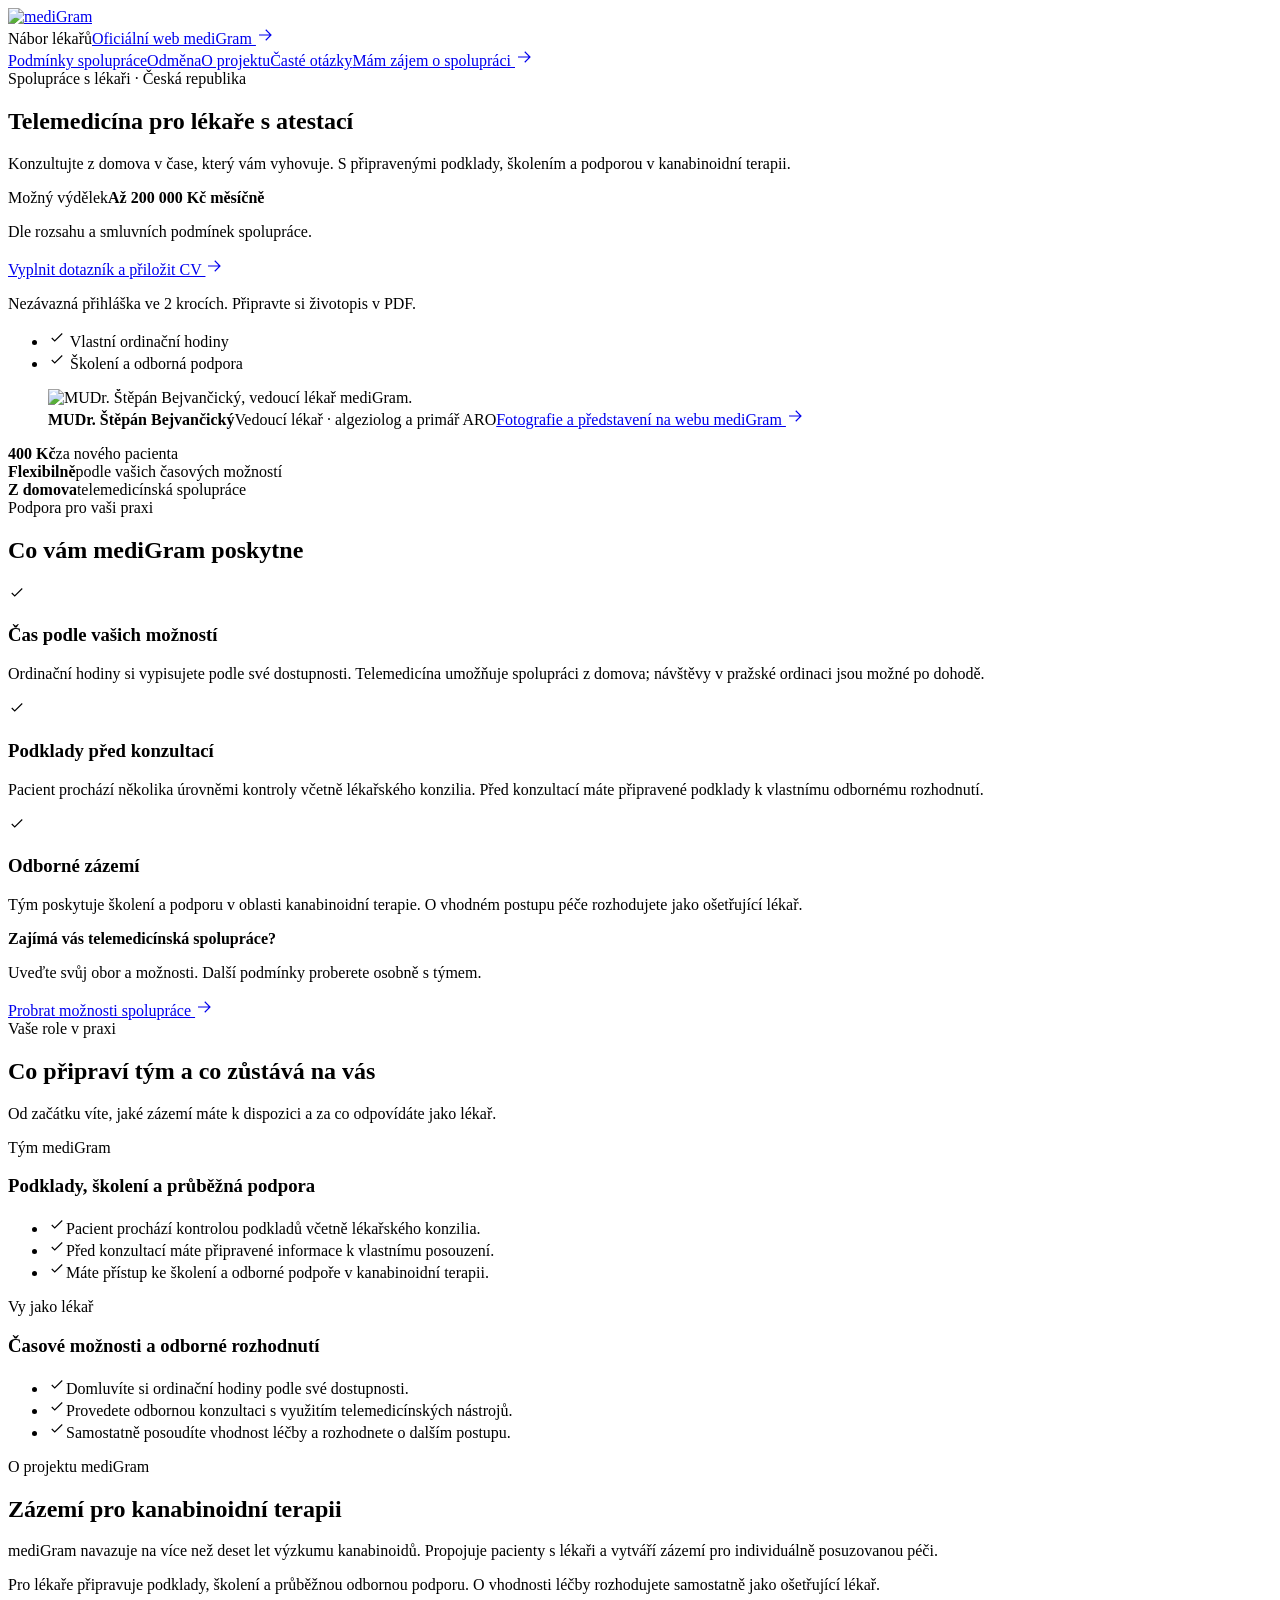
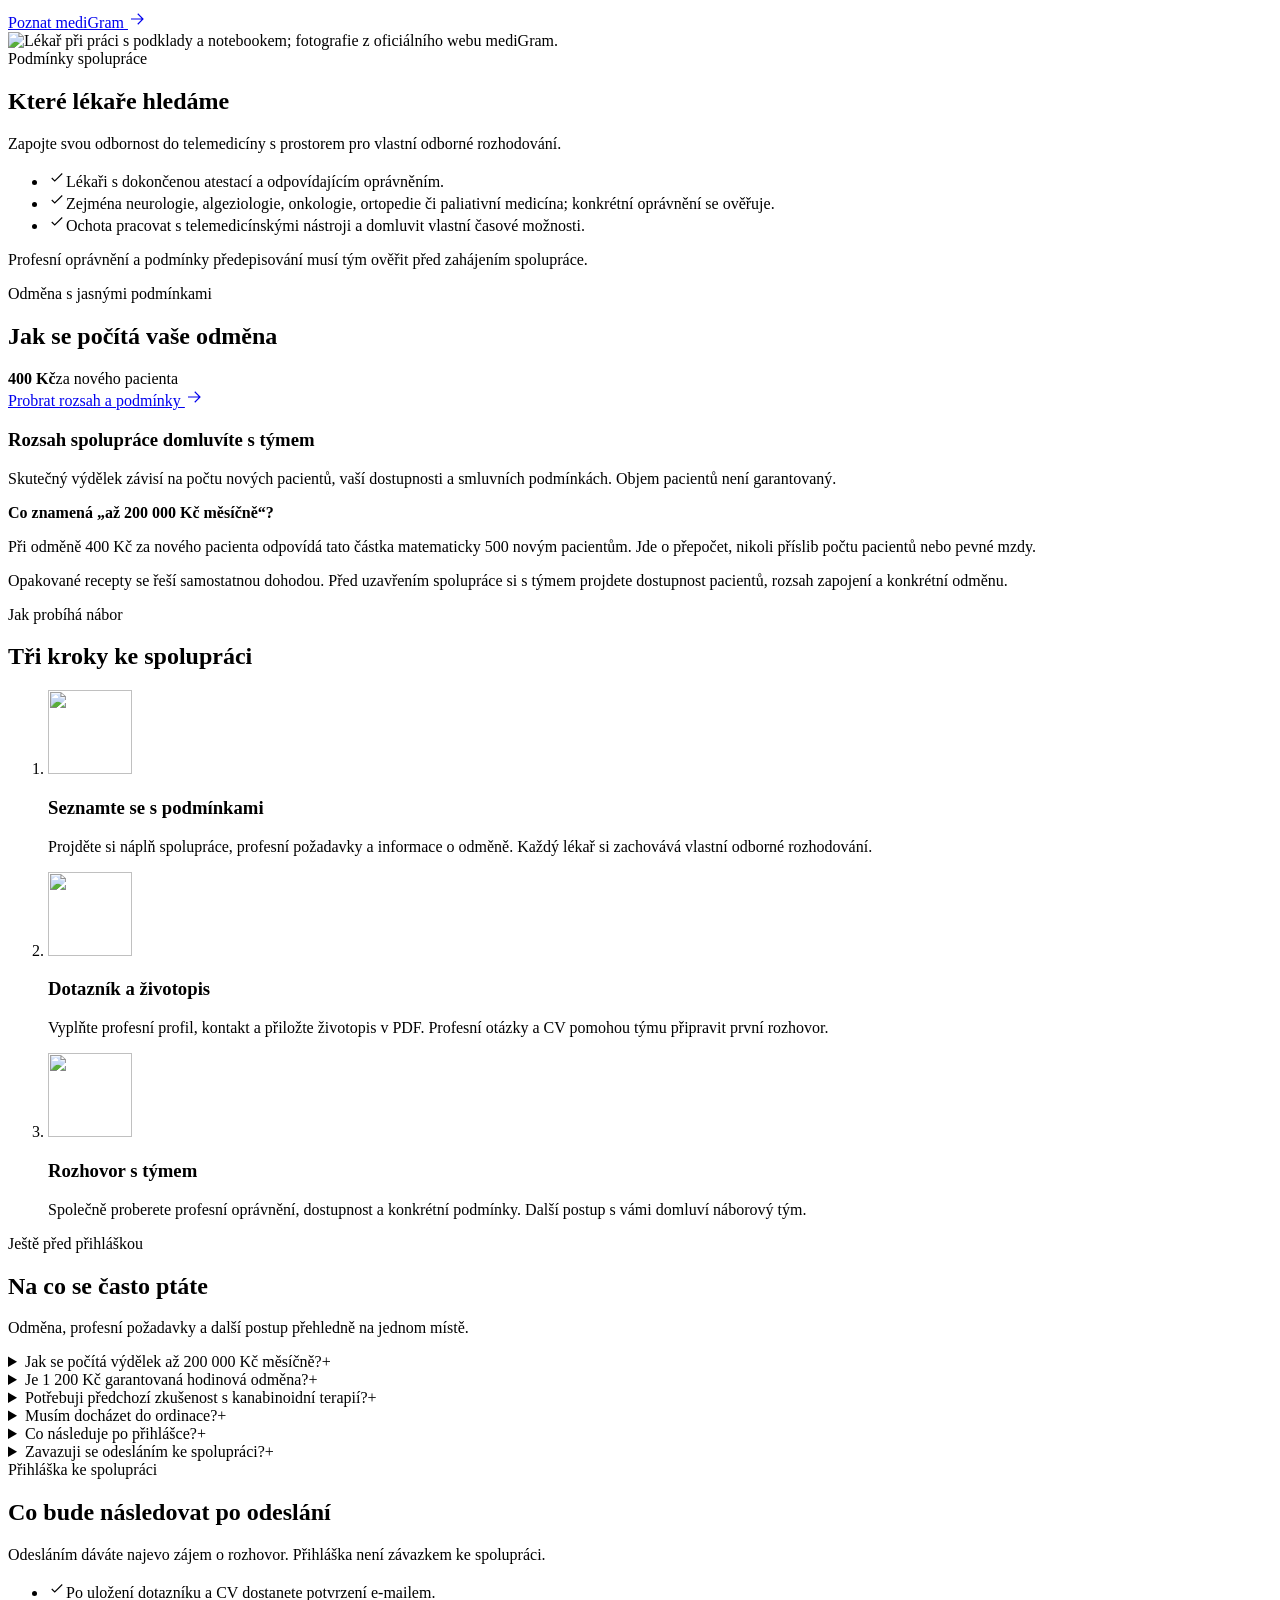
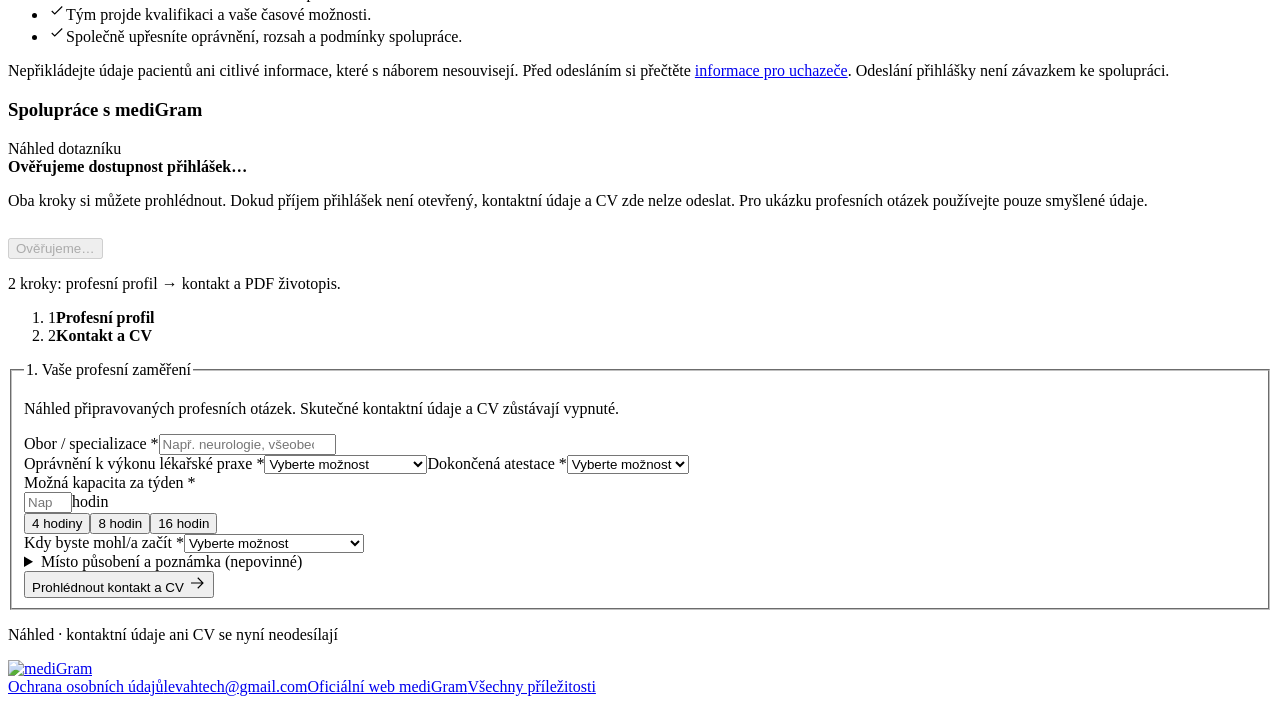
==== medigram/index.html @ ea85641b "Measure completed recruitment applications after optional consent" ====
<!doctype html>
<html lang="cs">
  <head>
    <meta charset="UTF-8" />
    <meta name="viewport" content="width=device-width, initial-scale=1.0" />
    <meta name="robots" content="noindex,nofollow" />
    <meta name="description" content="Spolupráce s mediGram pro lékaře s atestací: telemedicína, připravené podklady a odborné zázemí. Profesní dotazník a životopis v PDF." />
    <title>mediGram — nábor lékařů</title>
    <link rel="canonical" href="https://majkpowa.github.io/medigram-slab-nabor/medigram/" />
<meta property="og:type" content="website" />
<meta property="og:locale" content="cs_CZ" />
<meta property="og:site_name" content="mediGram &amp; S-LAB — nábor lékařů" />
<meta property="og:title" content="mediGram — nábor lékařů" />
<meta property="og:description" content="Spolupráce s mediGram pro lékaře s atestací: telemedicína, připravené podklady a odborné zázemí. Profesní dotazník a životopis v PDF." />
<meta property="og:url" content="https://majkpowa.github.io/medigram-slab-nabor/medigram/" />
<meta property="og:image" content="https://majkpowa.github.io/medigram-slab-nabor/real-photos/medigram/medigram_nase_mise.jpg" />
<meta name="twitter:card" content="summary_large_image" />
    <script type="module" crossorigin src="/medigram-slab-nabor/assets/index-DJqhwFdW.js"></script>
    <link rel="stylesheet" crossorigin href="/medigram-slab-nabor/assets/index-B17pi_fS.css">
  </head>
  <body>
    <div id="root"><link rel="preload" as="image" href="/medigram-slab-nabor/real-photos/medigram/logo.png"/><link rel="preload" as="image" href="/medigram-slab-nabor/real-photos/medigram/stepan-bejvancicky.png" fetchPriority="high"/><div class="ambient-background" data-paused="false" aria-hidden="true"><div class="ambient-orb ambient-cyan"></div><div class="ambient-orb ambient-violet"></div><div class="ambient-orb ambient-fuchsia"></div><div class="ambient-shade"></div></div><div class="app-content"><div class="site landing-site theme-medigram mg-official"><header class="mg-header"><div class="mg-wrap mg-header-inner"><a class="mg-brand" href="/medigram-slab-nabor/" aria-label="mediGram — nábor lékařů, úvod"><img src="/medigram-slab-nabor/real-photos/medigram/logo.png" width="208" height="33" alt="mediGram"/></a><div class="mg-header-meta"><span>Nábor lékařů</span><a href="https://medigram.cz/" target="_blank" rel="noreferrer">Oficiální web mediGram <svg viewBox="0 0 24 24" width="18" height="18" fill="none" stroke="currentColor" stroke-width="1.5" aria-hidden="true"><path d="M4 12h15M13 5l7 7-7 7"></path></svg></a></div></div><nav class="mg-nav" aria-label="Navigace náboru mediGram"><div class="mg-wrap mg-nav-inner"><a href="#podminky">Podmínky spolupráce</a><a href="#odmena">Odměna</a><a href="#o-projektu">O projektu</a><a href="#otazky">Časté otázky</a><a class="mg-button" href="#prihlaska">Mám zájem o spolupráci <svg viewBox="0 0 24 24" width="18" height="18" fill="none" stroke="currentColor" stroke-width="1.5" aria-hidden="true"><path d="M4 12h15M13 5l7 7-7 7"></path></svg></a></div></nav></header><main><section class="mg-wrap mg-hero" aria-labelledby="mg-hero-title"><div class="mg-hero-copy"><span class="mg-kicker">Spolupráce s lékaři · Česká republika</span><h1 id="mg-hero-title">Telemedicína pro lékaře s atestací</h1><p class="mg-lead">Konzultujte z domova v čase, který vám vyhovuje. S připravenými podklady, školením a podporou v kanabinoidní terapii.</p><div class="mg-income"><span>Možný výdělek</span><strong>Až 200 000 Kč měsíčně</strong><p>Dle rozsahu a smluvních podmínek spolupráce.</p></div><a class="mg-button" href="#prihlaska">Vyplnit dotazník a přiložit CV <svg viewBox="0 0 24 24" width="18" height="18" fill="none" stroke="currentColor" stroke-width="1.5" aria-hidden="true"><path d="M4 12h15M13 5l7 7-7 7"></path></svg></a><p class="mg-under-cta">Nezávazná přihláška ve 2 krocích. Připravte si životopis v PDF.</p><ul class="mg-hero-reassurance"><li><svg viewBox="0 0 24 24" width="18" height="18" fill="none" stroke="currentColor" stroke-width="1.5" aria-hidden="true"><path d="m5 12 4 4L19 6"></path></svg> Vlastní ordinační hodiny</li><li><svg viewBox="0 0 24 24" width="18" height="18" fill="none" stroke="currentColor" stroke-width="1.5" aria-hidden="true"><path d="m5 12 4 4L19 6"></path></svg> Školení a odborná podpora</li></ul></div><figure class="mg-doctor"><div class="mg-doctor-photo" style="background-image:url(/medigram-slab-nabor/real-photos/medigram/bgonas.jpg)"><img src="/medigram-slab-nabor/real-photos/medigram/stepan-bejvancicky.png" width="488" height="800" alt="MUDr. Štěpán Bejvančický, vedoucí lékař mediGram." fetchPriority="high"/></div><figcaption><strong>MUDr. Štěpán Bejvančický</strong><span>Vedoucí lékař · algeziolog a primář ARO</span><a href="https://medigram.cz/" target="_blank" rel="noreferrer">Fotografie a představení na webu mediGram <svg viewBox="0 0 24 24" width="18" height="18" fill="none" stroke="currentColor" stroke-width="1.5" aria-hidden="true"><path d="M4 12h15M13 5l7 7-7 7"></path></svg></a></figcaption></figure></section><section class="mg-fact-band" aria-label="Základní podmínky spolupráce"><div class="mg-wrap mg-facts"><div><strong>400 Kč</strong><span>za nového pacienta</span></div><div><strong>Flexibilně</strong><span>podle vašich časových možností</span></div><div><strong>Z domova</strong><span>telemedicínská spolupráce</span></div></div></section><section class="mg-section"><div class="mg-wrap"><div class="mg-section-heading"><span class="mg-kicker">Podpora pro vaši praxi</span><h2>Co vám mediGram poskytne</h2></div><div class="mg-benefits"><article><svg viewBox="0 0 24 24" width="18" height="18" fill="none" stroke="currentColor" stroke-width="1.5" aria-hidden="true"><path d="m5 12 4 4L19 6"></path></svg><h3>Čas podle vašich možností</h3><p>Ordinační hodiny si vypisujete podle své dostupnosti. Telemedicína umožňuje spolupráci z domova; návštěvy v pražské ordinaci jsou možné po dohodě.</p></article><article><svg viewBox="0 0 24 24" width="18" height="18" fill="none" stroke="currentColor" stroke-width="1.5" aria-hidden="true"><path d="m5 12 4 4L19 6"></path></svg><h3>Podklady před konzultací</h3><p>Pacient prochází několika úrovněmi kontroly včetně lékařského konzilia. Před konzultací máte připravené podklady k vlastnímu odbornému rozhodnutí.</p></article><article><svg viewBox="0 0 24 24" width="18" height="18" fill="none" stroke="currentColor" stroke-width="1.5" aria-hidden="true"><path d="m5 12 4 4L19 6"></path></svg><h3>Odborné zázemí</h3><p>Tým poskytuje školení a podporu v oblasti kanabinoidní terapie. O vhodném postupu péče rozhodujete jako ošetřující lékař.</p></article></div><div class="mg-inline-cta"><div><strong>Zajímá vás telemedicínská spolupráce?</strong><p>Uveďte svůj obor a možnosti. Další podmínky proberete osobně s týmem.</p></div><a class="mg-button" href="#prihlaska">Probrat možnosti spolupráce <svg viewBox="0 0 24 24" width="18" height="18" fill="none" stroke="currentColor" stroke-width="1.5" aria-hidden="true"><path d="M4 12h15M13 5l7 7-7 7"></path></svg></a></div></div></section><section class="mg-section mg-workflow"><div class="mg-wrap"><div class="mg-section-heading"><span class="mg-kicker">Vaše role v praxi</span><h2>Co připraví tým a co zůstává na vás</h2><p>Od začátku víte, jaké zázemí máte k dispozici a za co odpovídáte jako lékař.</p></div><div class="mg-work-grid"><article><span class="mg-work-label">Tým mediGram</span><h3>Podklady, školení a průběžná podpora</h3><ul class="mg-checklist"><li><svg viewBox="0 0 24 24" width="18" height="18" fill="none" stroke="currentColor" stroke-width="1.5" aria-hidden="true"><path d="m5 12 4 4L19 6"></path></svg><span>Pacient prochází kontrolou podkladů včetně lékařského konzilia.</span></li><li><svg viewBox="0 0 24 24" width="18" height="18" fill="none" stroke="currentColor" stroke-width="1.5" aria-hidden="true"><path d="m5 12 4 4L19 6"></path></svg><span>Před konzultací máte připravené informace k vlastnímu posouzení.</span></li><li><svg viewBox="0 0 24 24" width="18" height="18" fill="none" stroke="currentColor" stroke-width="1.5" aria-hidden="true"><path d="m5 12 4 4L19 6"></path></svg><span>Máte přístup ke školení a odborné podpoře v kanabinoidní terapii.</span></li></ul></article><article><span class="mg-work-label">Vy jako lékař</span><h3>Časové možnosti a odborné rozhodnutí</h3><ul class="mg-checklist"><li><svg viewBox="0 0 24 24" width="18" height="18" fill="none" stroke="currentColor" stroke-width="1.5" aria-hidden="true"><path d="m5 12 4 4L19 6"></path></svg><span>Domluvíte si ordinační hodiny podle své dostupnosti.</span></li><li><svg viewBox="0 0 24 24" width="18" height="18" fill="none" stroke="currentColor" stroke-width="1.5" aria-hidden="true"><path d="m5 12 4 4L19 6"></path></svg><span>Provedete odbornou konzultaci s využitím telemedicínských nástrojů.</span></li><li><svg viewBox="0 0 24 24" width="18" height="18" fill="none" stroke="currentColor" stroke-width="1.5" aria-hidden="true"><path d="m5 12 4 4L19 6"></path></svg><span>Samostatně posoudíte vhodnost léčby a rozhodnete o dalším postupu.</span></li></ul></article></div></div></section><section class="mg-project" id="o-projektu" style="background-image:url(/medigram-slab-nabor/real-photos/medigram/bgonas.jpg)"><div class="mg-wrap mg-project-inner"><div><span class="mg-kicker">O projektu mediGram</span><h2>Zázemí pro kanabinoidní terapii</h2><p>mediGram navazuje na více než deset let výzkumu kanabinoidů. Propojuje pacienty s lékaři a vytváří zázemí pro individuálně posuzovanou péči.</p><p>Pro lékaře připravuje podklady, školení a průběžnou odbornou podporu. O vhodnosti léčby rozhodujete samostatně jako ošetřující lékař.</p><a class="mg-button" href="https://medigram.cz/" target="_blank" rel="noreferrer">Poznat mediGram <svg viewBox="0 0 24 24" width="18" height="18" fill="none" stroke="currentColor" stroke-width="1.5" aria-hidden="true"><path d="M4 12h15M13 5l7 7-7 7"></path></svg></a></div><img class="mg-project-photo" src="/medigram-slab-nabor/real-photos/medigram/medigram_nase_mise.jpg" width="1500" height="1001" alt="Lékař při práci s podklady a notebookem; fotografie z oficiálního webu mediGram." loading="lazy" decoding="async"/></div></section><section class="mg-section mg-requirements" id="podminky"><div class="mg-wrap mg-requirements-inner"><div class="mg-section-heading"><span class="mg-kicker">Podmínky spolupráce</span><h2>Které lékaře hledáme</h2><p>Zapojte svou odbornost do telemedicíny s prostorem pro vlastní odborné rozhodování.</p></div><div><ul class="mg-checklist"><li><svg viewBox="0 0 24 24" width="18" height="18" fill="none" stroke="currentColor" stroke-width="1.5" aria-hidden="true"><path d="m5 12 4 4L19 6"></path></svg><span>Lékaři s dokončenou atestací a odpovídajícím oprávněním.</span></li><li><svg viewBox="0 0 24 24" width="18" height="18" fill="none" stroke="currentColor" stroke-width="1.5" aria-hidden="true"><path d="m5 12 4 4L19 6"></path></svg><span>Zejména neurologie, algeziologie, onkologie, ortopedie či paliativní medicína; konkrétní oprávnění se ověřuje.</span></li><li><svg viewBox="0 0 24 24" width="18" height="18" fill="none" stroke="currentColor" stroke-width="1.5" aria-hidden="true"><path d="m5 12 4 4L19 6"></path></svg><span>Ochota pracovat s telemedicínskými nástroji a domluvit vlastní časové možnosti.</span></li></ul><p class="mg-note">Profesní oprávnění a podmínky předepisování musí tým ověřit před zahájením spolupráce.</p></div></div></section><section class="mg-section mg-earnings" id="odmena"><div class="mg-wrap mg-earnings-grid"><div><span class="mg-kicker">Odměna s jasnými podmínkami</span><h2>Jak se počítá vaše odměna</h2><div class="mg-rate"><strong>400 Kč</strong><span>za nového pacienta</span></div><a class="mg-button" href="#prihlaska">Probrat rozsah a podmínky <svg viewBox="0 0 24 24" width="18" height="18" fill="none" stroke="currentColor" stroke-width="1.5" aria-hidden="true"><path d="M4 12h15M13 5l7 7-7 7"></path></svg></a></div><div class="mg-earnings-copy"><h3>Rozsah spolupráce domluvíte s týmem</h3><p>Skutečný výdělek závisí na počtu nových pacientů, vaší dostupnosti a smluvních podmínkách. Objem pacientů není garantovaný.</p><div class="mg-income-example"><strong>Co znamená „až 200 000 Kč měsíčně“?</strong><p>Při odměně 400 Kč za nového pacienta odpovídá tato částka matematicky 500 novým pacientům. Jde o přepočet, nikoli příslib počtu pacientů nebo pevné mzdy.</p></div><p>Opakované recepty se řeší samostatnou dohodou. Před uzavřením spolupráce si s týmem projdete dostupnost pacientů, rozsah zapojení a konkrétní odměnu.</p></div></div></section><section class="mg-section mg-process"><div class="mg-wrap"><div class="mg-section-heading"><span class="mg-kicker">Jak probíhá nábor</span><h2>Tři kroky ke spolupráci</h2></div><ol class="mg-steps"><li><img src="/medigram-slab-nabor/real-photos/medigram/ico1.png" width="84" height="84" alt="" loading="lazy" decoding="async"/><h3>Seznamte se s podmínkami</h3><p>Projděte si náplň spolupráce, profesní požadavky a informace o odměně. Každý lékař si zachovává vlastní odborné rozhodování.</p></li><li><img src="/medigram-slab-nabor/real-photos/medigram/ico2.png" width="84" height="84" alt="" loading="lazy" decoding="async"/><h3>Dotazník a životopis</h3><p>Vyplňte profesní profil, kontakt a přiložte životopis v PDF. Profesní otázky a CV pomohou týmu připravit první rozhovor.</p></li><li><img src="/medigram-slab-nabor/real-photos/medigram/ico3.png" width="84" height="84" alt="" loading="lazy" decoding="async"/><h3>Rozhovor s týmem</h3><p>Společně proberete profesní oprávnění, dostupnost a konkrétní podmínky. Další postup s vámi domluví náborový tým.</p></li></ol></div></section><section class="mg-section mg-faq" id="otazky"><div class="mg-wrap mg-faq-inner"><div class="mg-section-heading"><span class="mg-kicker">Ještě před přihláškou</span><h2>Na co se často ptáte</h2><p>Odměna, profesní požadavky a další postup přehledně na jednom místě.</p></div><div class="mg-faq-list"><details><summary>Jak se počítá výdělek až 200 000 Kč měsíčně?<span aria-hidden="true">+</span></summary><p>Výdělek závisí na rozsahu a smluvních podmínkách spolupráce. Při odměně 400 Kč za nového pacienta odpovídá 200 000 Kč matematicky 500 novým pacientům. Konkrétní rozsah spolupráce a dostupnost pacientů potvrdí tým. Opakované recepty se řeší samostatnou dohodou.</p></details><details><summary>Je 1 200 Kč garantovaná hodinová odměna?<span aria-hidden="true">+</span></summary><p>Ne. Základní uvedená odměna je 400 Kč za nového pacienta. Částka 1 200 Kč odpovídá třem novým pacientům za hodinu; skutečná odměna závisí na počtu nových pacientů a dohodě. Opakované recepty se řeší samostatně, podle dohody za 0 až 100 Kč za recept.</p></details><details><summary>Potřebuji předchozí zkušenost s kanabinoidní terapií?<span aria-hidden="true">+</span></summary><p>Odbornou zkušenost můžete popsat ve formuláři. mediGram poskytuje školení a průběžnou odbornou podporu. Lékař musí mít odpovídající atestaci a oprávnění k danému předepisování; tým vše před spoluprací ověřuje.</p></details><details><summary>Musím docházet do ordinace?<span aria-hidden="true">+</span></summary><p>Telemedicínská spolupráce umožňuje práci z domova. Případné osobní návštěvy pacientů v Praze jsou možné po vzájemné dohodě.</p></details><details><summary>Co následuje po přihlášce?<span aria-hidden="true">+</span></summary><p>Přihlášku posoudí náborový tým a proberete profesní oprávnění, dostupnost a konkrétní podmínky. Odeslání formuláře není uzavření smlouvy ani potvrzení vhodnosti pro výkon péče.</p></details><details><summary>Zavazuji se odesláním ke spolupráci?<span aria-hidden="true">+</span></summary><p>Ne. Přihláška je podkladem pro první rozhovor. Profesní oprávnění, časové možnosti, rozsah a odměnu proberete s náborovým týmem před případným uzavřením smlouvy.</p></details></div></div></section><section class="mg-application" aria-label="Přihláška a další postup"><div class="mg-wrap mg-application-grid"><div class="mg-form-intro"><span class="mg-kicker">Přihláška ke spolupráci</span><h2>Co bude následovat po odeslání</h2><p>Odesláním dáváte najevo zájem o rozhovor. Přihláška není závazkem ke spolupráci.</p><ul class="mg-checklist"><li><svg viewBox="0 0 24 24" width="18" height="18" fill="none" stroke="currentColor" stroke-width="1.5" aria-hidden="true"><path d="m5 12 4 4L19 6"></path></svg><span>Po uložení dotazníku a CV dostanete potvrzení e-mailem.</span></li><li><svg viewBox="0 0 24 24" width="18" height="18" fill="none" stroke="currentColor" stroke-width="1.5" aria-hidden="true"><path d="m5 12 4 4L19 6"></path></svg><span>Tým projde kvalifikaci a vaše časové možnosti.</span></li><li><svg viewBox="0 0 24 24" width="18" height="18" fill="none" stroke="currentColor" stroke-width="1.5" aria-hidden="true"><path d="m5 12 4 4L19 6"></path></svg><span>Společně upřesníte oprávnění, rozsah a podmínky spolupráce.</span></li></ul><p class="mg-note">Nepřikládejte údaje pacientů ani citlivé informace, které s náborem nesouvisejí. Před odesláním si přečtěte <a href="/medigram-slab-nabor/privacy/">informace pro uchazeče</a>. Odeslání přihlášky není závazkem ke spolupráci.</p></div><div class="mg-form-panel" id="prihlaska"><form class="application-form application-form-stepped application-form-compact" noValidate="" aria-busy="false" encType="multipart/form-data"><div class="form-title"><h3>Spolupráce s mediGram</h3><span>Náhled dotazníku</span></div><div class="form-notice preview-form-notice" role="status"><strong>Ověřujeme dostupnost přihlášek…</strong><p>Oba kroky si můžete prohlédnout. Dokud příjem přihlášek není otevřený, kontaktní údaje a CV zde nelze odeslat. Pro ukázku profesních otázek používejte pouze smyšlené údaje.</p><button class="button button-outline" style="margin-top:12px" type="button" disabled="">Ověřujeme…</button></div><p class="form-readiness">2 kroky: profesní profil → kontakt a PDF životopis.</p><ol class="form-progress" aria-label="Průběh přihlášky"><li aria-current="step" class="current"><span>1</span><strong>Profesní profil</strong></li><li class=""><span>2</span><strong>Kontakt a CV</strong></li></ol><fieldset class="form-step" data-form-step="1"><legend class="step-legend" tabindex="-1">1. Vaše profesní zaměření</legend><p class="step-description">Náhled připravovaných profesních otázek. Skutečné kontaktní údaje a CV zůstávají vypnuté.</p><label>Obor / specializace <span>*</span><input list="specialty-options-medigram" minLength="2" maxLength="150" placeholder="Např. neurologie, všeobecné lékařství" autoComplete="off" name="specialty"/></label><datalist id="specialty-options-medigram"><option value="Neurologie"></option><option value="Algeziologie"></option><option value="Onkologie"></option><option value="Ortopedie"></option><option value="Paliativní medicína"></option></datalist><div class="form-row two"><label>Oprávnění k výkonu lékařské praxe <span>*</span><select name="licence"><option value="" disabled="" selected="">Vyberte možnost</option><option value="yes">Mám platné oprávnění</option><option value="pending">Vyřizuji / potřebuji ověřit</option><option value="no">Zatím nemám</option></select></label><label>Dokončená atestace <span>*</span><select name="attestation"><option value="" disabled="" selected="">Vyberte možnost</option><option value="yes">Ano</option><option value="progress">V přípravě</option><option value="no">Ne</option></select></label></div><div class="form-row two"><div class="form-capacity-field"><label>Možná kapacita za týden <span>*</span><div class="input-suffix"><input type="number" inputMode="numeric" min="1" max="80" step="1" placeholder="Např. 8" name="hours" value=""/><span>hodin</span></div></label><div class="form-capacity-options" role="group" aria-label="Rychlý výběr týdenní kapacity"><button type="button" aria-pressed="false">4<!-- --> <!-- -->hodiny</button><button type="button" aria-pressed="false">8<!-- --> <!-- -->hodin</button><button type="button" aria-pressed="false">16<!-- --> <!-- -->hodin</button></div></div><label>Kdy byste mohl/a začít <span>*</span><select name="start"><option value="" disabled="" selected="">Vyberte možnost</option><option value="now">Po dohodě co nejdříve</option><option value="month">Přibližně do měsíce</option><option value="later">Později / potřebuji upřesnit</option></select></label></div><details class="form-optional"><summary>Místo působení a poznámka (nepovinné)</summary><label>Místo působení / preference<input maxLength="150" placeholder="Nepovinné, např. Praha / práce z domova" autoComplete="off" name="location"/></label><label>Co by měl tým vědět?<textarea name="note" maxLength="1500" rows="3" placeholder="Nepovinné: profesní zkušenosti, dostupnost nebo otázky ke spolupráci."></textarea><small>Neuvádějte údaje pacientů ani informace o vlastním zdraví.</small></label></details><button class="button button-primary form-submit" type="button">Prohlédnout kontakt a CV<!-- --> <svg viewBox="0 0 24 24" width="18" height="18" fill="none" stroke="currentColor" stroke-width="1.5" aria-hidden="true"><path d="M4 12h15M13 5l7 7-7 7"></path></svg></button></fieldset><fieldset class="form-step" data-form-step="2" hidden=""><legend class="step-legend" tabindex="-1">2. Kontakt a životopis</legend><p class="step-description">Tento krok je pouze k prohlédnutí. Kontaktní pole a nahrávání CV jsou nyní vypnuté.</p><fieldset disabled="" aria-label="Neaktivní ukázka kontaktních údajů a CV"><label>Jméno a příjmení <span>*</span><input placeholder="Jméno a příjmení" autoComplete="name" required="" minLength="2" maxLength="120" name="name"/></label><div class="form-row two"><label>E-mail <span>*</span><input type="email" inputMode="email" placeholder="vas@email.cz" autoComplete="email" required="" maxLength="200" name="email"/></label><label>Telefon <span>*</span><input type="tel" inputMode="tel" placeholder="+420" autoComplete="tel" required="" minLength="6" maxLength="35" name="phone"/></label></div><div class="cv-upload"><label for="cv-medigram">Životopis ve formátu PDF <span>*</span></label><p id="cv-hint-medigram">Povinná příloha · pouze PDF · nejvýše 5 MiB<span class="form-cv-help">Vyberte PDF z telefonu nebo cloudového úložiště. Pokud máte CV ve Wordu, nejprve jej uložte jako PDF.</span></p><input id="cv-medigram" type="file" accept=".pdf,application/pdf" required="" aria-describedby="cv-hint-medigram" aria-invalid="false" name="cv"/><small>Nahrávání souborů není dostupné, dokud se příjem přihlášek neotevře.</small></div><div aria-hidden="true" style="position:absolute;left:-10000px;width:1px;height:1px;overflow:hidden"><label>Webová stránka<input tabindex="-1" autoComplete="off" name="website"/></label></div><label class="checkbox-label"><input type="checkbox" required="" name="privacyAccepted"/><span>Seznámil/a jsem se s <a class="inline-link" href="/medigram-slab-nabor/privacy/" target="_blank" rel="noopener noreferrer">informacemi o zpracování osobních údajů</a> pro tuto náborovou kampaň. <span>*</span></span></label><label class="checkbox-label"><input type="checkbox" name="adMeasurementConsent"/><span>Volitelně souhlasím s měřením dokončené přihlášky přes Meta Pixel. Meta může využít technické údaje prohlížeče a reklamní cookies. Odpovědi ani CV jí nepředáváme. Souhlas není podmínkou přihlášky. <a class="inline-link" href="/medigram-slab-nabor/privacy/#reklamni-mereni" target="_blank" rel="noopener noreferrer">Podrobnosti o měření</a></span></label><p class="required-note">Profesní odpovědi a CV posoudí náborový tým. Pomocné skóre nezpůsobí automatické přijetí ani zamítnutí.</p></fieldset><div class="step-actions"><button class="button button-outline step-back" type="button">Zpět</button><button class="button button-primary form-submit" type="submit" disabled="">Příjem přihlášek není otevřený</button></div></fieldset><p class="required-note">Náhled · kontaktní údaje ani CV se nyní neodesílají</p></form></div></div></section></main><footer class="mg-footer"><div class="mg-wrap mg-footer-inner"><a class="mg-brand" href="/medigram-slab-nabor/" aria-label="mediGram — úvod náboru"><img src="/medigram-slab-nabor/real-photos/medigram/logo.png" width="208" height="33" alt="mediGram"/></a><div><a href="/medigram-slab-nabor/privacy/">Ochrana osobních údajů</a><a href="mailto:levahtech@gmail.com">levahtech@gmail.com</a><a href="https://medigram.cz/" target="_blank" rel="noreferrer">Oficiální web mediGram</a><a href="/medigram-slab-nabor/">Všechny příležitosti</a></div></div></footer></div></div></div>
  </body>
</html>
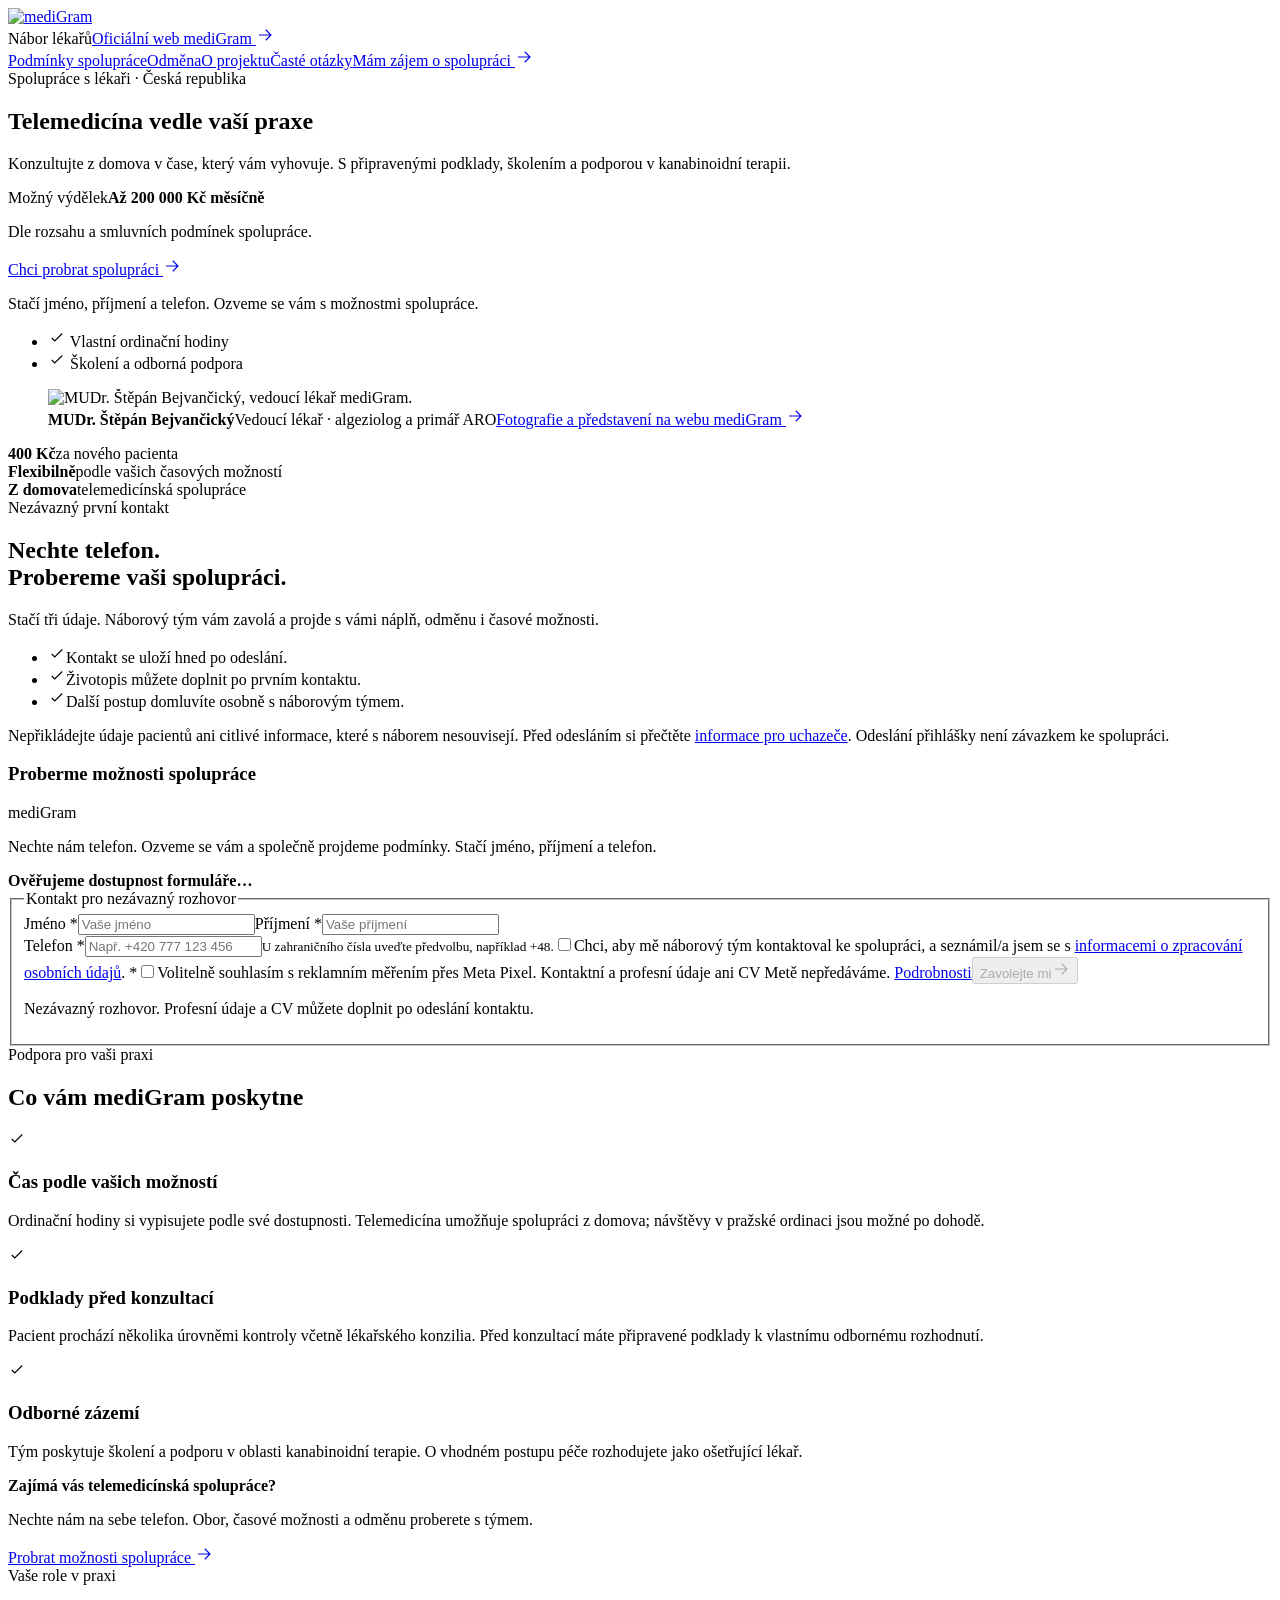
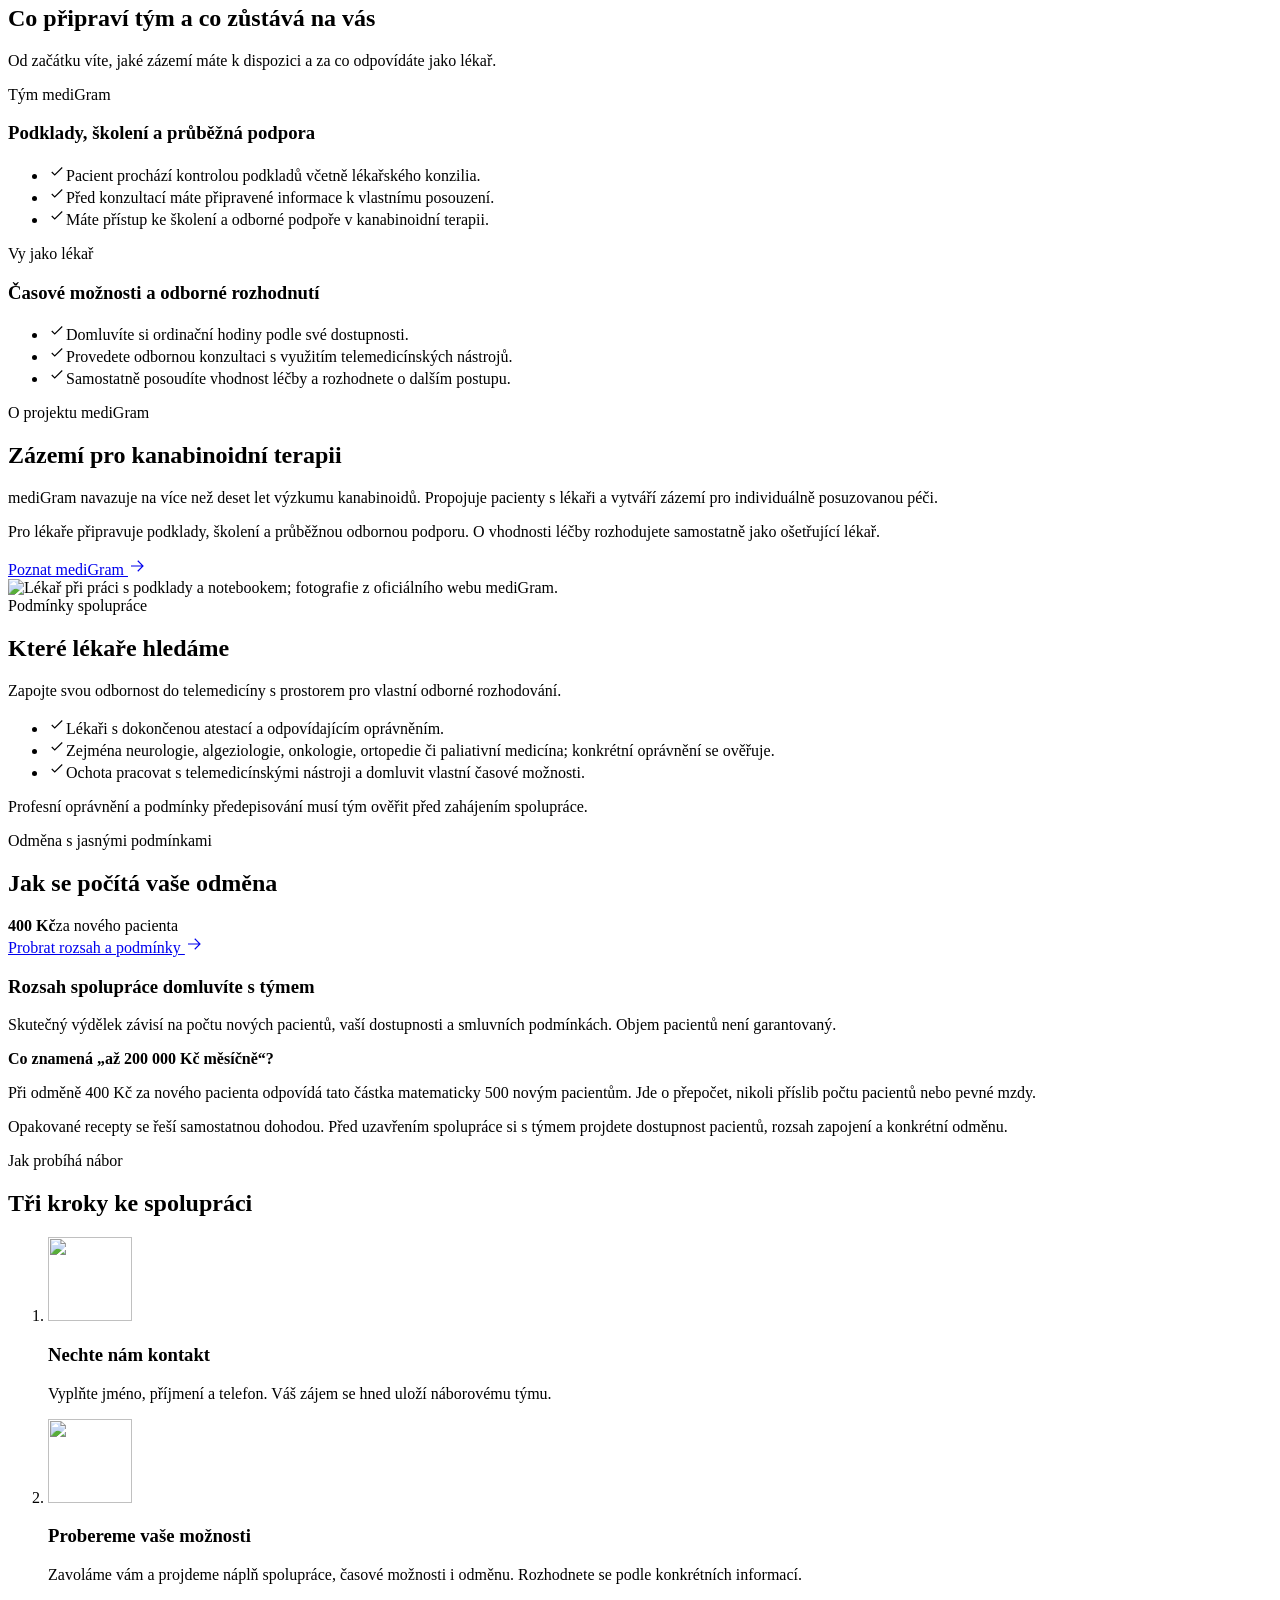
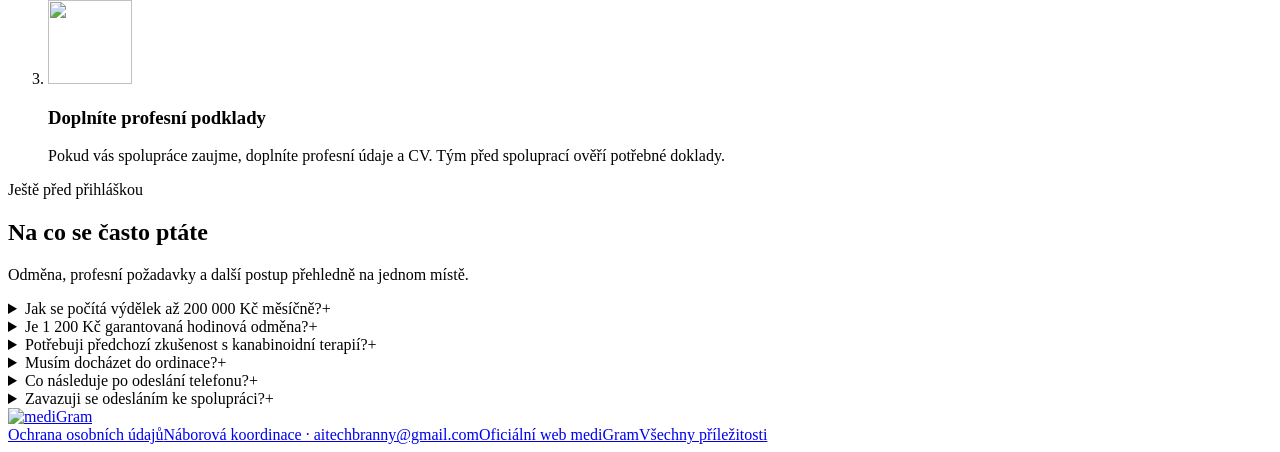
==== commit 8a9515e0: "Collect callback contacts before optional professional profile and CV" ====
--- a/medigram/index.html
+++ b/medigram/index.html
@@ -4,21 +4,21 @@
     <meta charset="UTF-8" />
     <meta name="viewport" content="width=device-width, initial-scale=1.0" />
     <meta name="robots" content="noindex,nofollow" />
-    <meta name="description" content="Spolupráce s mediGram pro lékaře s atestací: telemedicína, připravené podklady a odborné zázemí. Profesní dotazník a životopis v PDF." />
+    <meta name="description" content="Spolupráce s mediGram pro lékaře s atestací: telemedicína, připravené podklady a odborné zázemí. Nechte jméno a telefon pro nezávazný rozhovor." />
     <title>mediGram — nábor lékařů</title>
     <link rel="canonical" href="https://majkpowa.github.io/medigram-slab-nabor/medigram/" />
 <meta property="og:type" content="website" />
 <meta property="og:locale" content="cs_CZ" />
 <meta property="og:site_name" content="mediGram &amp; S-LAB — nábor lékařů" />
 <meta property="og:title" content="mediGram — nábor lékařů" />
-<meta property="og:description" content="Spolupráce s mediGram pro lékaře s atestací: telemedicína, připravené podklady a odborné zázemí. Profesní dotazník a životopis v PDF." />
+<meta property="og:description" content="Spolupráce s mediGram pro lékaře s atestací: telemedicína, připravené podklady a odborné zázemí. Nechte jméno a telefon pro nezávazný rozhovor." />
 <meta property="og:url" content="https://majkpowa.github.io/medigram-slab-nabor/medigram/" />
 <meta property="og:image" content="https://majkpowa.github.io/medigram-slab-nabor/real-photos/medigram/medigram_nase_mise.jpg" />
 <meta name="twitter:card" content="summary_large_image" />
-    <script type="module" crossorigin src="/medigram-slab-nabor/assets/index-DJqhwFdW.js"></script>
-    <link rel="stylesheet" crossorigin href="/medigram-slab-nabor/assets/index-B17pi_fS.css">
+    <script type="module" crossorigin src="/medigram-slab-nabor/assets/index-CS4JLIdi.js"></script>
+    <link rel="stylesheet" crossorigin href="/medigram-slab-nabor/assets/index-DT0WoQWa.css">
   </head>
   <body>
-    <div id="root"><link rel="preload" as="image" href="/medigram-slab-nabor/real-photos/medigram/logo.png"/><link rel="preload" as="image" href="/medigram-slab-nabor/real-photos/medigram/stepan-bejvancicky.png" fetchPriority="high"/><div class="ambient-background" data-paused="false" aria-hidden="true"><div class="ambient-orb ambient-cyan"></div><div class="ambient-orb ambient-violet"></div><div class="ambient-orb ambient-fuchsia"></div><div class="ambient-shade"></div></div><div class="app-content"><div class="site landing-site theme-medigram mg-official"><header class="mg-header"><div class="mg-wrap mg-header-inner"><a class="mg-brand" href="/medigram-slab-nabor/" aria-label="mediGram — nábor lékařů, úvod"><img src="/medigram-slab-nabor/real-photos/medigram/logo.png" width="208" height="33" alt="mediGram"/></a><div class="mg-header-meta"><span>Nábor lékařů</span><a href="https://medigram.cz/" target="_blank" rel="noreferrer">Oficiální web mediGram <svg viewBox="0 0 24 24" width="18" height="18" fill="none" stroke="currentColor" stroke-width="1.5" aria-hidden="true"><path d="M4 12h15M13 5l7 7-7 7"></path></svg></a></div></div><nav class="mg-nav" aria-label="Navigace náboru mediGram"><div class="mg-wrap mg-nav-inner"><a href="#podminky">Podmínky spolupráce</a><a href="#odmena">Odměna</a><a href="#o-projektu">O projektu</a><a href="#otazky">Časté otázky</a><a class="mg-button" href="#prihlaska">Mám zájem o spolupráci <svg viewBox="0 0 24 24" width="18" height="18" fill="none" stroke="currentColor" stroke-width="1.5" aria-hidden="true"><path d="M4 12h15M13 5l7 7-7 7"></path></svg></a></div></nav></header><main><section class="mg-wrap mg-hero" aria-labelledby="mg-hero-title"><div class="mg-hero-copy"><span class="mg-kicker">Spolupráce s lékaři · Česká republika</span><h1 id="mg-hero-title">Telemedicína pro lékaře s atestací</h1><p class="mg-lead">Konzultujte z domova v čase, který vám vyhovuje. S připravenými podklady, školením a podporou v kanabinoidní terapii.</p><div class="mg-income"><span>Možný výdělek</span><strong>Až 200 000 Kč měsíčně</strong><p>Dle rozsahu a smluvních podmínek spolupráce.</p></div><a class="mg-button" href="#prihlaska">Vyplnit dotazník a přiložit CV <svg viewBox="0 0 24 24" width="18" height="18" fill="none" stroke="currentColor" stroke-width="1.5" aria-hidden="true"><path d="M4 12h15M13 5l7 7-7 7"></path></svg></a><p class="mg-under-cta">Nezávazná přihláška ve 2 krocích. Připravte si životopis v PDF.</p><ul class="mg-hero-reassurance"><li><svg viewBox="0 0 24 24" width="18" height="18" fill="none" stroke="currentColor" stroke-width="1.5" aria-hidden="true"><path d="m5 12 4 4L19 6"></path></svg> Vlastní ordinační hodiny</li><li><svg viewBox="0 0 24 24" width="18" height="18" fill="none" stroke="currentColor" stroke-width="1.5" aria-hidden="true"><path d="m5 12 4 4L19 6"></path></svg> Školení a odborná podpora</li></ul></div><figure class="mg-doctor"><div class="mg-doctor-photo" style="background-image:url(/medigram-slab-nabor/real-photos/medigram/bgonas.jpg)"><img src="/medigram-slab-nabor/real-photos/medigram/stepan-bejvancicky.png" width="488" height="800" alt="MUDr. Štěpán Bejvančický, vedoucí lékař mediGram." fetchPriority="high"/></div><figcaption><strong>MUDr. Štěpán Bejvančický</strong><span>Vedoucí lékař · algeziolog a primář ARO</span><a href="https://medigram.cz/" target="_blank" rel="noreferrer">Fotografie a představení na webu mediGram <svg viewBox="0 0 24 24" width="18" height="18" fill="none" stroke="currentColor" stroke-width="1.5" aria-hidden="true"><path d="M4 12h15M13 5l7 7-7 7"></path></svg></a></figcaption></figure></section><section class="mg-fact-band" aria-label="Základní podmínky spolupráce"><div class="mg-wrap mg-facts"><div><strong>400 Kč</strong><span>za nového pacienta</span></div><div><strong>Flexibilně</strong><span>podle vašich časových možností</span></div><div><strong>Z domova</strong><span>telemedicínská spolupráce</span></div></div></section><section class="mg-section"><div class="mg-wrap"><div class="mg-section-heading"><span class="mg-kicker">Podpora pro vaši praxi</span><h2>Co vám mediGram poskytne</h2></div><div class="mg-benefits"><article><svg viewBox="0 0 24 24" width="18" height="18" fill="none" stroke="currentColor" stroke-width="1.5" aria-hidden="true"><path d="m5 12 4 4L19 6"></path></svg><h3>Čas podle vašich možností</h3><p>Ordinační hodiny si vypisujete podle své dostupnosti. Telemedicína umožňuje spolupráci z domova; návštěvy v pražské ordinaci jsou možné po dohodě.</p></article><article><svg viewBox="0 0 24 24" width="18" height="18" fill="none" stroke="currentColor" stroke-width="1.5" aria-hidden="true"><path d="m5 12 4 4L19 6"></path></svg><h3>Podklady před konzultací</h3><p>Pacient prochází několika úrovněmi kontroly včetně lékařského konzilia. Před konzultací máte připravené podklady k vlastnímu odbornému rozhodnutí.</p></article><article><svg viewBox="0 0 24 24" width="18" height="18" fill="none" stroke="currentColor" stroke-width="1.5" aria-hidden="true"><path d="m5 12 4 4L19 6"></path></svg><h3>Odborné zázemí</h3><p>Tým poskytuje školení a podporu v oblasti kanabinoidní terapie. O vhodném postupu péče rozhodujete jako ošetřující lékař.</p></article></div><div class="mg-inline-cta"><div><strong>Zajímá vás telemedicínská spolupráce?</strong><p>Uveďte svůj obor a možnosti. Další podmínky proberete osobně s týmem.</p></div><a class="mg-button" href="#prihlaska">Probrat možnosti spolupráce <svg viewBox="0 0 24 24" width="18" height="18" fill="none" stroke="currentColor" stroke-width="1.5" aria-hidden="true"><path d="M4 12h15M13 5l7 7-7 7"></path></svg></a></div></div></section><section class="mg-section mg-workflow"><div class="mg-wrap"><div class="mg-section-heading"><span class="mg-kicker">Vaše role v praxi</span><h2>Co připraví tým a co zůstává na vás</h2><p>Od začátku víte, jaké zázemí máte k dispozici a za co odpovídáte jako lékař.</p></div><div class="mg-work-grid"><article><span class="mg-work-label">Tým mediGram</span><h3>Podklady, školení a průběžná podpora</h3><ul class="mg-checklist"><li><svg viewBox="0 0 24 24" width="18" height="18" fill="none" stroke="currentColor" stroke-width="1.5" aria-hidden="true"><path d="m5 12 4 4L19 6"></path></svg><span>Pacient prochází kontrolou podkladů včetně lékařského konzilia.</span></li><li><svg viewBox="0 0 24 24" width="18" height="18" fill="none" stroke="currentColor" stroke-width="1.5" aria-hidden="true"><path d="m5 12 4 4L19 6"></path></svg><span>Před konzultací máte připravené informace k vlastnímu posouzení.</span></li><li><svg viewBox="0 0 24 24" width="18" height="18" fill="none" stroke="currentColor" stroke-width="1.5" aria-hidden="true"><path d="m5 12 4 4L19 6"></path></svg><span>Máte přístup ke školení a odborné podpoře v kanabinoidní terapii.</span></li></ul></article><article><span class="mg-work-label">Vy jako lékař</span><h3>Časové možnosti a odborné rozhodnutí</h3><ul class="mg-checklist"><li><svg viewBox="0 0 24 24" width="18" height="18" fill="none" stroke="currentColor" stroke-width="1.5" aria-hidden="true"><path d="m5 12 4 4L19 6"></path></svg><span>Domluvíte si ordinační hodiny podle své dostupnosti.</span></li><li><svg viewBox="0 0 24 24" width="18" height="18" fill="none" stroke="currentColor" stroke-width="1.5" aria-hidden="true"><path d="m5 12 4 4L19 6"></path></svg><span>Provedete odbornou konzultaci s využitím telemedicínských nástrojů.</span></li><li><svg viewBox="0 0 24 24" width="18" height="18" fill="none" stroke="currentColor" stroke-width="1.5" aria-hidden="true"><path d="m5 12 4 4L19 6"></path></svg><span>Samostatně posoudíte vhodnost léčby a rozhodnete o dalším postupu.</span></li></ul></article></div></div></section><section class="mg-project" id="o-projektu" style="background-image:url(/medigram-slab-nabor/real-photos/medigram/bgonas.jpg)"><div class="mg-wrap mg-project-inner"><div><span class="mg-kicker">O projektu mediGram</span><h2>Zázemí pro kanabinoidní terapii</h2><p>mediGram navazuje na více než deset let výzkumu kanabinoidů. Propojuje pacienty s lékaři a vytváří zázemí pro individuálně posuzovanou péči.</p><p>Pro lékaře připravuje podklady, školení a průběžnou odbornou podporu. O vhodnosti léčby rozhodujete samostatně jako ošetřující lékař.</p><a class="mg-button" href="https://medigram.cz/" target="_blank" rel="noreferrer">Poznat mediGram <svg viewBox="0 0 24 24" width="18" height="18" fill="none" stroke="currentColor" stroke-width="1.5" aria-hidden="true"><path d="M4 12h15M13 5l7 7-7 7"></path></svg></a></div><img class="mg-project-photo" src="/medigram-slab-nabor/real-photos/medigram/medigram_nase_mise.jpg" width="1500" height="1001" alt="Lékař při práci s podklady a notebookem; fotografie z oficiálního webu mediGram." loading="lazy" decoding="async"/></div></section><section class="mg-section mg-requirements" id="podminky"><div class="mg-wrap mg-requirements-inner"><div class="mg-section-heading"><span class="mg-kicker">Podmínky spolupráce</span><h2>Které lékaře hledáme</h2><p>Zapojte svou odbornost do telemedicíny s prostorem pro vlastní odborné rozhodování.</p></div><div><ul class="mg-checklist"><li><svg viewBox="0 0 24 24" width="18" height="18" fill="none" stroke="currentColor" stroke-width="1.5" aria-hidden="true"><path d="m5 12 4 4L19 6"></path></svg><span>Lékaři s dokončenou atestací a odpovídajícím oprávněním.</span></li><li><svg viewBox="0 0 24 24" width="18" height="18" fill="none" stroke="currentColor" stroke-width="1.5" aria-hidden="true"><path d="m5 12 4 4L19 6"></path></svg><span>Zejména neurologie, algeziologie, onkologie, ortopedie či paliativní medicína; konkrétní oprávnění se ověřuje.</span></li><li><svg viewBox="0 0 24 24" width="18" height="18" fill="none" stroke="currentColor" stroke-width="1.5" aria-hidden="true"><path d="m5 12 4 4L19 6"></path></svg><span>Ochota pracovat s telemedicínskými nástroji a domluvit vlastní časové možnosti.</span></li></ul><p class="mg-note">Profesní oprávnění a podmínky předepisování musí tým ověřit před zahájením spolupráce.</p></div></div></section><section class="mg-section mg-earnings" id="odmena"><div class="mg-wrap mg-earnings-grid"><div><span class="mg-kicker">Odměna s jasnými podmínkami</span><h2>Jak se počítá vaše odměna</h2><div class="mg-rate"><strong>400 Kč</strong><span>za nového pacienta</span></div><a class="mg-button" href="#prihlaska">Probrat rozsah a podmínky <svg viewBox="0 0 24 24" width="18" height="18" fill="none" stroke="currentColor" stroke-width="1.5" aria-hidden="true"><path d="M4 12h15M13 5l7 7-7 7"></path></svg></a></div><div class="mg-earnings-copy"><h3>Rozsah spolupráce domluvíte s týmem</h3><p>Skutečný výdělek závisí na počtu nových pacientů, vaší dostupnosti a smluvních podmínkách. Objem pacientů není garantovaný.</p><div class="mg-income-example"><strong>Co znamená „až 200 000 Kč měsíčně“?</strong><p>Při odměně 400 Kč za nového pacienta odpovídá tato částka matematicky 500 novým pacientům. Jde o přepočet, nikoli příslib počtu pacientů nebo pevné mzdy.</p></div><p>Opakované recepty se řeší samostatnou dohodou. Před uzavřením spolupráce si s týmem projdete dostupnost pacientů, rozsah zapojení a konkrétní odměnu.</p></div></div></section><section class="mg-section mg-process"><div class="mg-wrap"><div class="mg-section-heading"><span class="mg-kicker">Jak probíhá nábor</span><h2>Tři kroky ke spolupráci</h2></div><ol class="mg-steps"><li><img src="/medigram-slab-nabor/real-photos/medigram/ico1.png" width="84" height="84" alt="" loading="lazy" decoding="async"/><h3>Seznamte se s podmínkami</h3><p>Projděte si náplň spolupráce, profesní požadavky a informace o odměně. Každý lékař si zachovává vlastní odborné rozhodování.</p></li><li><img src="/medigram-slab-nabor/real-photos/medigram/ico2.png" width="84" height="84" alt="" loading="lazy" decoding="async"/><h3>Dotazník a životopis</h3><p>Vyplňte profesní profil, kontakt a přiložte životopis v PDF. Profesní otázky a CV pomohou týmu připravit první rozhovor.</p></li><li><img src="/medigram-slab-nabor/real-photos/medigram/ico3.png" width="84" height="84" alt="" loading="lazy" decoding="async"/><h3>Rozhovor s týmem</h3><p>Společně proberete profesní oprávnění, dostupnost a konkrétní podmínky. Další postup s vámi domluví náborový tým.</p></li></ol></div></section><section class="mg-section mg-faq" id="otazky"><div class="mg-wrap mg-faq-inner"><div class="mg-section-heading"><span class="mg-kicker">Ještě před přihláškou</span><h2>Na co se často ptáte</h2><p>Odměna, profesní požadavky a další postup přehledně na jednom místě.</p></div><div class="mg-faq-list"><details><summary>Jak se počítá výdělek až 200 000 Kč měsíčně?<span aria-hidden="true">+</span></summary><p>Výdělek závisí na rozsahu a smluvních podmínkách spolupráce. Při odměně 400 Kč za nového pacienta odpovídá 200 000 Kč matematicky 500 novým pacientům. Konkrétní rozsah spolupráce a dostupnost pacientů potvrdí tým. Opakované recepty se řeší samostatnou dohodou.</p></details><details><summary>Je 1 200 Kč garantovaná hodinová odměna?<span aria-hidden="true">+</span></summary><p>Ne. Základní uvedená odměna je 400 Kč za nového pacienta. Částka 1 200 Kč odpovídá třem novým pacientům za hodinu; skutečná odměna závisí na počtu nových pacientů a dohodě. Opakované recepty se řeší samostatně, podle dohody za 0 až 100 Kč za recept.</p></details><details><summary>Potřebuji předchozí zkušenost s kanabinoidní terapií?<span aria-hidden="true">+</span></summary><p>Odbornou zkušenost můžete popsat ve formuláři. mediGram poskytuje školení a průběžnou odbornou podporu. Lékař musí mít odpovídající atestaci a oprávnění k danému předepisování; tým vše před spoluprací ověřuje.</p></details><details><summary>Musím docházet do ordinace?<span aria-hidden="true">+</span></summary><p>Telemedicínská spolupráce umožňuje práci z domova. Případné osobní návštěvy pacientů v Praze jsou možné po vzájemné dohodě.</p></details><details><summary>Co následuje po přihlášce?<span aria-hidden="true">+</span></summary><p>Přihlášku posoudí náborový tým a proberete profesní oprávnění, dostupnost a konkrétní podmínky. Odeslání formuláře není uzavření smlouvy ani potvrzení vhodnosti pro výkon péče.</p></details><details><summary>Zavazuji se odesláním ke spolupráci?<span aria-hidden="true">+</span></summary><p>Ne. Přihláška je podkladem pro první rozhovor. Profesní oprávnění, časové možnosti, rozsah a odměnu proberete s náborovým týmem před případným uzavřením smlouvy.</p></details></div></div></section><section class="mg-application" aria-label="Přihláška a další postup"><div class="mg-wrap mg-application-grid"><div class="mg-form-intro"><span class="mg-kicker">Přihláška ke spolupráci</span><h2>Co bude následovat po odeslání</h2><p>Odesláním dáváte najevo zájem o rozhovor. Přihláška není závazkem ke spolupráci.</p><ul class="mg-checklist"><li><svg viewBox="0 0 24 24" width="18" height="18" fill="none" stroke="currentColor" stroke-width="1.5" aria-hidden="true"><path d="m5 12 4 4L19 6"></path></svg><span>Po uložení dotazníku a CV dostanete potvrzení e-mailem.</span></li><li><svg viewBox="0 0 24 24" width="18" height="18" fill="none" stroke="currentColor" stroke-width="1.5" aria-hidden="true"><path d="m5 12 4 4L19 6"></path></svg><span>Tým projde kvalifikaci a vaše časové možnosti.</span></li><li><svg viewBox="0 0 24 24" width="18" height="18" fill="none" stroke="currentColor" stroke-width="1.5" aria-hidden="true"><path d="m5 12 4 4L19 6"></path></svg><span>Společně upřesníte oprávnění, rozsah a podmínky spolupráce.</span></li></ul><p class="mg-note">Nepřikládejte údaje pacientů ani citlivé informace, které s náborem nesouvisejí. Před odesláním si přečtěte <a href="/medigram-slab-nabor/privacy/">informace pro uchazeče</a>. Odeslání přihlášky není závazkem ke spolupráci.</p></div><div class="mg-form-panel" id="prihlaska"><form class="application-form application-form-stepped application-form-compact" noValidate="" aria-busy="false" encType="multipart/form-data"><div class="form-title"><h3>Spolupráce s mediGram</h3><span>Náhled dotazníku</span></div><div class="form-notice preview-form-notice" role="status"><strong>Ověřujeme dostupnost přihlášek…</strong><p>Oba kroky si můžete prohlédnout. Dokud příjem přihlášek není otevřený, kontaktní údaje a CV zde nelze odeslat. Pro ukázku profesních otázek používejte pouze smyšlené údaje.</p><button class="button button-outline" style="margin-top:12px" type="button" disabled="">Ověřujeme…</button></div><p class="form-readiness">2 kroky: profesní profil → kontakt a PDF životopis.</p><ol class="form-progress" aria-label="Průběh přihlášky"><li aria-current="step" class="current"><span>1</span><strong>Profesní profil</strong></li><li class=""><span>2</span><strong>Kontakt a CV</strong></li></ol><fieldset class="form-step" data-form-step="1"><legend class="step-legend" tabindex="-1">1. Vaše profesní zaměření</legend><p class="step-description">Náhled připravovaných profesních otázek. Skutečné kontaktní údaje a CV zůstávají vypnuté.</p><label>Obor / specializace <span>*</span><input list="specialty-options-medigram" minLength="2" maxLength="150" placeholder="Např. neurologie, všeobecné lékařství" autoComplete="off" name="specialty"/></label><datalist id="specialty-options-medigram"><option value="Neurologie"></option><option value="Algeziologie"></option><option value="Onkologie"></option><option value="Ortopedie"></option><option value="Paliativní medicína"></option></datalist><div class="form-row two"><label>Oprávnění k výkonu lékařské praxe <span>*</span><select name="licence"><option value="" disabled="" selected="">Vyberte možnost</option><option value="yes">Mám platné oprávnění</option><option value="pending">Vyřizuji / potřebuji ověřit</option><option value="no">Zatím nemám</option></select></label><label>Dokončená atestace <span>*</span><select name="attestation"><option value="" disabled="" selected="">Vyberte možnost</option><option value="yes">Ano</option><option value="progress">V přípravě</option><option value="no">Ne</option></select></label></div><div class="form-row two"><div class="form-capacity-field"><label>Možná kapacita za týden <span>*</span><div class="input-suffix"><input type="number" inputMode="numeric" min="1" max="80" step="1" placeholder="Např. 8" name="hours" value=""/><span>hodin</span></div></label><div class="form-capacity-options" role="group" aria-label="Rychlý výběr týdenní kapacity"><button type="button" aria-pressed="false">4<!-- --> <!-- -->hodiny</button><button type="button" aria-pressed="false">8<!-- --> <!-- -->hodin</button><button type="button" aria-pressed="false">16<!-- --> <!-- -->hodin</button></div></div><label>Kdy byste mohl/a začít <span>*</span><select name="start"><option value="" disabled="" selected="">Vyberte možnost</option><option value="now">Po dohodě co nejdříve</option><option value="month">Přibližně do měsíce</option><option value="later">Později / potřebuji upřesnit</option></select></label></div><details class="form-optional"><summary>Místo působení a poznámka (nepovinné)</summary><label>Místo působení / preference<input maxLength="150" placeholder="Nepovinné, např. Praha / práce z domova" autoComplete="off" name="location"/></label><label>Co by měl tým vědět?<textarea name="note" maxLength="1500" rows="3" placeholder="Nepovinné: profesní zkušenosti, dostupnost nebo otázky ke spolupráci."></textarea><small>Neuvádějte údaje pacientů ani informace o vlastním zdraví.</small></label></details><button class="button button-primary form-submit" type="button">Prohlédnout kontakt a CV<!-- --> <svg viewBox="0 0 24 24" width="18" height="18" fill="none" stroke="currentColor" stroke-width="1.5" aria-hidden="true"><path d="M4 12h15M13 5l7 7-7 7"></path></svg></button></fieldset><fieldset class="form-step" data-form-step="2" hidden=""><legend class="step-legend" tabindex="-1">2. Kontakt a životopis</legend><p class="step-description">Tento krok je pouze k prohlédnutí. Kontaktní pole a nahrávání CV jsou nyní vypnuté.</p><fieldset disabled="" aria-label="Neaktivní ukázka kontaktních údajů a CV"><label>Jméno a příjmení <span>*</span><input placeholder="Jméno a příjmení" autoComplete="name" required="" minLength="2" maxLength="120" name="name"/></label><div class="form-row two"><label>E-mail <span>*</span><input type="email" inputMode="email" placeholder="vas@email.cz" autoComplete="email" required="" maxLength="200" name="email"/></label><label>Telefon <span>*</span><input type="tel" inputMode="tel" placeholder="+420" autoComplete="tel" required="" minLength="6" maxLength="35" name="phone"/></label></div><div class="cv-upload"><label for="cv-medigram">Životopis ve formátu PDF <span>*</span></label><p id="cv-hint-medigram">Povinná příloha · pouze PDF · nejvýše 5 MiB<span class="form-cv-help">Vyberte PDF z telefonu nebo cloudového úložiště. Pokud máte CV ve Wordu, nejprve jej uložte jako PDF.</span></p><input id="cv-medigram" type="file" accept=".pdf,application/pdf" required="" aria-describedby="cv-hint-medigram" aria-invalid="false" name="cv"/><small>Nahrávání souborů není dostupné, dokud se příjem přihlášek neotevře.</small></div><div aria-hidden="true" style="position:absolute;left:-10000px;width:1px;height:1px;overflow:hidden"><label>Webová stránka<input tabindex="-1" autoComplete="off" name="website"/></label></div><label class="checkbox-label"><input type="checkbox" required="" name="privacyAccepted"/><span>Seznámil/a jsem se s <a class="inline-link" href="/medigram-slab-nabor/privacy/" target="_blank" rel="noopener noreferrer">informacemi o zpracování osobních údajů</a> pro tuto náborovou kampaň. <span>*</span></span></label><label class="checkbox-label"><input type="checkbox" name="adMeasurementConsent"/><span>Volitelně souhlasím s měřením dokončené přihlášky přes Meta Pixel. Meta může využít technické údaje prohlížeče a reklamní cookies. Odpovědi ani CV jí nepředáváme. Souhlas není podmínkou přihlášky. <a class="inline-link" href="/medigram-slab-nabor/privacy/#reklamni-mereni" target="_blank" rel="noopener noreferrer">Podrobnosti o měření</a></span></label><p class="required-note">Profesní odpovědi a CV posoudí náborový tým. Pomocné skóre nezpůsobí automatické přijetí ani zamítnutí.</p></fieldset><div class="step-actions"><button class="button button-outline step-back" type="button">Zpět</button><button class="button button-primary form-submit" type="submit" disabled="">Příjem přihlášek není otevřený</button></div></fieldset><p class="required-note">Náhled · kontaktní údaje ani CV se nyní neodesílají</p></form></div></div></section></main><footer class="mg-footer"><div class="mg-wrap mg-footer-inner"><a class="mg-brand" href="/medigram-slab-nabor/" aria-label="mediGram — úvod náboru"><img src="/medigram-slab-nabor/real-photos/medigram/logo.png" width="208" height="33" alt="mediGram"/></a><div><a href="/medigram-slab-nabor/privacy/">Ochrana osobních údajů</a><a href="mailto:levahtech@gmail.com">levahtech@gmail.com</a><a href="https://medigram.cz/" target="_blank" rel="noreferrer">Oficiální web mediGram</a><a href="/medigram-slab-nabor/">Všechny příležitosti</a></div></div></footer></div></div></div>
+    <div id="root"><link rel="preload" as="image" href="/medigram-slab-nabor/real-photos/medigram/logo.png"/><link rel="preload" as="image" href="/medigram-slab-nabor/real-photos/medigram/stepan-bejvancicky.png" fetchPriority="high"/><div class="ambient-background" data-paused="false" aria-hidden="true"><div class="ambient-orb ambient-cyan"></div><div class="ambient-orb ambient-violet"></div><div class="ambient-orb ambient-fuchsia"></div><div class="ambient-shade"></div></div><div class="app-content"><div class="site landing-site theme-medigram mg-official"><header class="mg-header"><div class="mg-wrap mg-header-inner"><a class="mg-brand" href="/medigram-slab-nabor/" aria-label="mediGram — nábor lékařů, úvod"><img src="/medigram-slab-nabor/real-photos/medigram/logo.png" width="208" height="33" alt="mediGram"/></a><div class="mg-header-meta"><span>Nábor lékařů</span><a href="https://medigram.cz/" target="_blank" rel="noreferrer">Oficiální web mediGram <svg viewBox="0 0 24 24" width="18" height="18" fill="none" stroke="currentColor" stroke-width="1.5" aria-hidden="true"><path d="M4 12h15M13 5l7 7-7 7"></path></svg></a></div></div><nav class="mg-nav" aria-label="Navigace náboru mediGram"><div class="mg-wrap mg-nav-inner"><a href="#podminky">Podmínky spolupráce</a><a href="#odmena">Odměna</a><a href="#o-projektu">O projektu</a><a href="#otazky">Časté otázky</a><a class="mg-button" href="#prihlaska">Mám zájem o spolupráci <svg viewBox="0 0 24 24" width="18" height="18" fill="none" stroke="currentColor" stroke-width="1.5" aria-hidden="true"><path d="M4 12h15M13 5l7 7-7 7"></path></svg></a></div></nav></header><main><section class="mg-wrap mg-hero" aria-labelledby="mg-hero-title"><div class="mg-hero-copy"><span class="mg-kicker">Spolupráce s lékaři · Česká republika</span><h1 id="mg-hero-title">Telemedicína vedle vaší praxe</h1><p class="mg-lead">Konzultujte z domova v čase, který vám vyhovuje. S připravenými podklady, školením a podporou v kanabinoidní terapii.</p><div class="mg-income"><span>Možný výdělek</span><strong>Až 200 000 Kč měsíčně</strong><p>Dle rozsahu a smluvních podmínek spolupráce.</p></div><a class="mg-button" href="#prihlaska">Chci probrat spolupráci <svg viewBox="0 0 24 24" width="18" height="18" fill="none" stroke="currentColor" stroke-width="1.5" aria-hidden="true"><path d="M4 12h15M13 5l7 7-7 7"></path></svg></a><p class="mg-under-cta">Stačí jméno, příjmení a telefon. Ozveme se vám s možnostmi spolupráce.</p><ul class="mg-hero-reassurance"><li><svg viewBox="0 0 24 24" width="18" height="18" fill="none" stroke="currentColor" stroke-width="1.5" aria-hidden="true"><path d="m5 12 4 4L19 6"></path></svg> Vlastní ordinační hodiny</li><li><svg viewBox="0 0 24 24" width="18" height="18" fill="none" stroke="currentColor" stroke-width="1.5" aria-hidden="true"><path d="m5 12 4 4L19 6"></path></svg> Školení a odborná podpora</li></ul></div><figure class="mg-doctor"><div class="mg-doctor-photo" style="background-image:url(/medigram-slab-nabor/real-photos/medigram/bgonas.jpg)"><img src="/medigram-slab-nabor/real-photos/medigram/stepan-bejvancicky.png" width="488" height="800" alt="MUDr. Štěpán Bejvančický, vedoucí lékař mediGram." fetchPriority="high"/></div><figcaption><strong>MUDr. Štěpán Bejvančický</strong><span>Vedoucí lékař · algeziolog a primář ARO</span><a href="https://medigram.cz/" target="_blank" rel="noreferrer">Fotografie a představení na webu mediGram <svg viewBox="0 0 24 24" width="18" height="18" fill="none" stroke="currentColor" stroke-width="1.5" aria-hidden="true"><path d="M4 12h15M13 5l7 7-7 7"></path></svg></a></figcaption></figure></section><section class="mg-fact-band" aria-label="Základní podmínky spolupráce"><div class="mg-wrap mg-facts"><div><strong>400 Kč</strong><span>za nového pacienta</span></div><div><strong>Flexibilně</strong><span>podle vašich časových možností</span></div><div><strong>Z domova</strong><span>telemedicínská spolupráce</span></div></div></section><section class="mg-application" aria-label="Přihláška a další postup"><div class="mg-wrap mg-application-grid"><div class="mg-form-intro"><span class="mg-kicker">Nezávazný první kontakt</span><h2>Nechte telefon.<br/>Probereme vaši spolupráci.</h2><p>Stačí tři údaje. Náborový tým vám zavolá a projde s vámi náplň, odměnu i časové možnosti.</p><ul class="mg-checklist"><li><svg viewBox="0 0 24 24" width="18" height="18" fill="none" stroke="currentColor" stroke-width="1.5" aria-hidden="true"><path d="m5 12 4 4L19 6"></path></svg><span>Kontakt se uloží hned po odeslání.</span></li><li><svg viewBox="0 0 24 24" width="18" height="18" fill="none" stroke="currentColor" stroke-width="1.5" aria-hidden="true"><path d="m5 12 4 4L19 6"></path></svg><span>Životopis můžete doplnit po prvním kontaktu.</span></li><li><svg viewBox="0 0 24 24" width="18" height="18" fill="none" stroke="currentColor" stroke-width="1.5" aria-hidden="true"><path d="m5 12 4 4L19 6"></path></svg><span>Další postup domluvíte osobně s náborovým týmem.</span></li></ul><p class="mg-note">Nepřikládejte údaje pacientů ani citlivé informace, které s náborem nesouvisejí. Před odesláním si přečtěte <a href="/medigram-slab-nabor/privacy/">informace pro uchazeče</a>. Odeslání přihlášky není závazkem ke spolupráci.</p></div><div class="mg-form-panel" id="prihlaska"><form class="application-form callback-form application-form-compact" aria-busy="false"><div class="form-title"><h3>Proberme možnosti spolupráce</h3><span>mediGram</span></div><p class="step-description">Nechte nám telefon. Ozveme se vám a společně projdeme podmínky. Stačí jméno, příjmení a telefon.</p><div class="form-notice" role="status"><strong>Ověřujeme dostupnost formuláře…</strong></div><fieldset><legend class="sr-only">Kontakt pro nezávazný rozhovor</legend><div class="form-row two"><label>Jméno <span>*</span><input autoComplete="given-name" required="" maxLength="60" placeholder="Vaše jméno" name="firstName"/></label><label>Příjmení <span>*</span><input autoComplete="family-name" required="" maxLength="60" placeholder="Vaše příjmení" name="lastName"/></label></div><label>Telefon <span>*</span><input type="tel" inputMode="tel" autoComplete="tel" required="" minLength="9" maxLength="35" placeholder="Např. +420 777 123 456" aria-describedby="phone-help-medigram" name="phone"/><small id="phone-help-medigram">U zahraničního čísla uveďte předvolbu, například +48.</small></label><div aria-hidden="true" style="position:absolute;left:-10000px;width:1px;height:1px;overflow:hidden"><label>Webová stránka<input tabindex="-1" autoComplete="off" name="website"/></label></div><label class="checkbox-label"><input type="checkbox" required="" name="privacyAccepted"/><span>Chci, aby mě náborový tým kontaktoval ke spolupráci, a seznámil/a jsem se s <a class="inline-link" href="/medigram-slab-nabor/privacy/" target="_blank" rel="noopener noreferrer">informacemi o zpracování osobních údajů</a>. <span>*</span></span></label><label class="checkbox-label callback-measurement"><input type="checkbox"/><span>Volitelně souhlasím s reklamním měřením přes Meta Pixel. Kontaktní a profesní údaje ani CV Metě nepředáváme. <a class="inline-link" href="/medigram-slab-nabor/privacy/#reklamni-mereni" target="_blank" rel="noopener noreferrer">Podrobnosti</a></span></label><button type="submit" class="button button-primary form-submit" disabled="">Zavolejte mi<svg viewBox="0 0 24 24" width="18" height="18" fill="none" stroke="currentColor" stroke-width="1.5" aria-hidden="true"><path d="M4 12h15M13 5l7 7-7 7"></path></svg></button><p class="required-note">Nezávazný rozhovor. Profesní údaje a CV můžete doplnit po odeslání kontaktu.</p></fieldset></form></div></div></section><section class="mg-section"><div class="mg-wrap"><div class="mg-section-heading"><span class="mg-kicker">Podpora pro vaši praxi</span><h2>Co vám mediGram poskytne</h2></div><div class="mg-benefits"><article><svg viewBox="0 0 24 24" width="18" height="18" fill="none" stroke="currentColor" stroke-width="1.5" aria-hidden="true"><path d="m5 12 4 4L19 6"></path></svg><h3>Čas podle vašich možností</h3><p>Ordinační hodiny si vypisujete podle své dostupnosti. Telemedicína umožňuje spolupráci z domova; návštěvy v pražské ordinaci jsou možné po dohodě.</p></article><article><svg viewBox="0 0 24 24" width="18" height="18" fill="none" stroke="currentColor" stroke-width="1.5" aria-hidden="true"><path d="m5 12 4 4L19 6"></path></svg><h3>Podklady před konzultací</h3><p>Pacient prochází několika úrovněmi kontroly včetně lékařského konzilia. Před konzultací máte připravené podklady k vlastnímu odbornému rozhodnutí.</p></article><article><svg viewBox="0 0 24 24" width="18" height="18" fill="none" stroke="currentColor" stroke-width="1.5" aria-hidden="true"><path d="m5 12 4 4L19 6"></path></svg><h3>Odborné zázemí</h3><p>Tým poskytuje školení a podporu v oblasti kanabinoidní terapie. O vhodném postupu péče rozhodujete jako ošetřující lékař.</p></article></div><div class="mg-inline-cta"><div><strong>Zajímá vás telemedicínská spolupráce?</strong><p>Nechte nám na sebe telefon. Obor, časové možnosti a odměnu proberete s týmem.</p></div><a class="mg-button" href="#prihlaska">Probrat možnosti spolupráce <svg viewBox="0 0 24 24" width="18" height="18" fill="none" stroke="currentColor" stroke-width="1.5" aria-hidden="true"><path d="M4 12h15M13 5l7 7-7 7"></path></svg></a></div></div></section><section class="mg-section mg-workflow"><div class="mg-wrap"><div class="mg-section-heading"><span class="mg-kicker">Vaše role v praxi</span><h2>Co připraví tým a co zůstává na vás</h2><p>Od začátku víte, jaké zázemí máte k dispozici a za co odpovídáte jako lékař.</p></div><div class="mg-work-grid"><article><span class="mg-work-label">Tým mediGram</span><h3>Podklady, školení a průběžná podpora</h3><ul class="mg-checklist"><li><svg viewBox="0 0 24 24" width="18" height="18" fill="none" stroke="currentColor" stroke-width="1.5" aria-hidden="true"><path d="m5 12 4 4L19 6"></path></svg><span>Pacient prochází kontrolou podkladů včetně lékařského konzilia.</span></li><li><svg viewBox="0 0 24 24" width="18" height="18" fill="none" stroke="currentColor" stroke-width="1.5" aria-hidden="true"><path d="m5 12 4 4L19 6"></path></svg><span>Před konzultací máte připravené informace k vlastnímu posouzení.</span></li><li><svg viewBox="0 0 24 24" width="18" height="18" fill="none" stroke="currentColor" stroke-width="1.5" aria-hidden="true"><path d="m5 12 4 4L19 6"></path></svg><span>Máte přístup ke školení a odborné podpoře v kanabinoidní terapii.</span></li></ul></article><article><span class="mg-work-label">Vy jako lékař</span><h3>Časové možnosti a odborné rozhodnutí</h3><ul class="mg-checklist"><li><svg viewBox="0 0 24 24" width="18" height="18" fill="none" stroke="currentColor" stroke-width="1.5" aria-hidden="true"><path d="m5 12 4 4L19 6"></path></svg><span>Domluvíte si ordinační hodiny podle své dostupnosti.</span></li><li><svg viewBox="0 0 24 24" width="18" height="18" fill="none" stroke="currentColor" stroke-width="1.5" aria-hidden="true"><path d="m5 12 4 4L19 6"></path></svg><span>Provedete odbornou konzultaci s využitím telemedicínských nástrojů.</span></li><li><svg viewBox="0 0 24 24" width="18" height="18" fill="none" stroke="currentColor" stroke-width="1.5" aria-hidden="true"><path d="m5 12 4 4L19 6"></path></svg><span>Samostatně posoudíte vhodnost léčby a rozhodnete o dalším postupu.</span></li></ul></article></div></div></section><section class="mg-project" id="o-projektu" style="background-image:url(/medigram-slab-nabor/real-photos/medigram/bgonas.jpg)"><div class="mg-wrap mg-project-inner"><div><span class="mg-kicker">O projektu mediGram</span><h2>Zázemí pro kanabinoidní terapii</h2><p>mediGram navazuje na více než deset let výzkumu kanabinoidů. Propojuje pacienty s lékaři a vytváří zázemí pro individuálně posuzovanou péči.</p><p>Pro lékaře připravuje podklady, školení a průběžnou odbornou podporu. O vhodnosti léčby rozhodujete samostatně jako ošetřující lékař.</p><a class="mg-button" href="https://medigram.cz/" target="_blank" rel="noreferrer">Poznat mediGram <svg viewBox="0 0 24 24" width="18" height="18" fill="none" stroke="currentColor" stroke-width="1.5" aria-hidden="true"><path d="M4 12h15M13 5l7 7-7 7"></path></svg></a></div><img class="mg-project-photo" src="/medigram-slab-nabor/real-photos/medigram/medigram_nase_mise.jpg" width="1500" height="1001" alt="Lékař při práci s podklady a notebookem; fotografie z oficiálního webu mediGram." loading="lazy" decoding="async"/></div></section><section class="mg-section mg-requirements" id="podminky"><div class="mg-wrap mg-requirements-inner"><div class="mg-section-heading"><span class="mg-kicker">Podmínky spolupráce</span><h2>Které lékaře hledáme</h2><p>Zapojte svou odbornost do telemedicíny s prostorem pro vlastní odborné rozhodování.</p></div><div><ul class="mg-checklist"><li><svg viewBox="0 0 24 24" width="18" height="18" fill="none" stroke="currentColor" stroke-width="1.5" aria-hidden="true"><path d="m5 12 4 4L19 6"></path></svg><span>Lékaři s dokončenou atestací a odpovídajícím oprávněním.</span></li><li><svg viewBox="0 0 24 24" width="18" height="18" fill="none" stroke="currentColor" stroke-width="1.5" aria-hidden="true"><path d="m5 12 4 4L19 6"></path></svg><span>Zejména neurologie, algeziologie, onkologie, ortopedie či paliativní medicína; konkrétní oprávnění se ověřuje.</span></li><li><svg viewBox="0 0 24 24" width="18" height="18" fill="none" stroke="currentColor" stroke-width="1.5" aria-hidden="true"><path d="m5 12 4 4L19 6"></path></svg><span>Ochota pracovat s telemedicínskými nástroji a domluvit vlastní časové možnosti.</span></li></ul><p class="mg-note">Profesní oprávnění a podmínky předepisování musí tým ověřit před zahájením spolupráce.</p></div></div></section><section class="mg-section mg-earnings" id="odmena"><div class="mg-wrap mg-earnings-grid"><div><span class="mg-kicker">Odměna s jasnými podmínkami</span><h2>Jak se počítá vaše odměna</h2><div class="mg-rate"><strong>400 Kč</strong><span>za nového pacienta</span></div><a class="mg-button" href="#prihlaska">Probrat rozsah a podmínky <svg viewBox="0 0 24 24" width="18" height="18" fill="none" stroke="currentColor" stroke-width="1.5" aria-hidden="true"><path d="M4 12h15M13 5l7 7-7 7"></path></svg></a></div><div class="mg-earnings-copy"><h3>Rozsah spolupráce domluvíte s týmem</h3><p>Skutečný výdělek závisí na počtu nových pacientů, vaší dostupnosti a smluvních podmínkách. Objem pacientů není garantovaný.</p><div class="mg-income-example"><strong>Co znamená „až 200 000 Kč měsíčně“?</strong><p>Při odměně 400 Kč za nového pacienta odpovídá tato částka matematicky 500 novým pacientům. Jde o přepočet, nikoli příslib počtu pacientů nebo pevné mzdy.</p></div><p>Opakované recepty se řeší samostatnou dohodou. Před uzavřením spolupráce si s týmem projdete dostupnost pacientů, rozsah zapojení a konkrétní odměnu.</p></div></div></section><section class="mg-section mg-process"><div class="mg-wrap"><div class="mg-section-heading"><span class="mg-kicker">Jak probíhá nábor</span><h2>Tři kroky ke spolupráci</h2></div><ol class="mg-steps"><li><img src="/medigram-slab-nabor/real-photos/medigram/ico1.png" width="84" height="84" alt="" loading="lazy" decoding="async"/><h3>Nechte nám kontakt</h3><p>Vyplňte jméno, příjmení a telefon. Váš zájem se hned uloží náborovému týmu.</p></li><li><img src="/medigram-slab-nabor/real-photos/medigram/ico2.png" width="84" height="84" alt="" loading="lazy" decoding="async"/><h3>Probereme vaše možnosti</h3><p>Zavoláme vám a projdeme náplň spolupráce, časové možnosti i odměnu. Rozhodnete se podle konkrétních informací.</p></li><li><img src="/medigram-slab-nabor/real-photos/medigram/ico3.png" width="84" height="84" alt="" loading="lazy" decoding="async"/><h3>Doplníte profesní podklady</h3><p>Pokud vás spolupráce zaujme, doplníte profesní údaje a CV. Tým před spoluprací ověří potřebné doklady.</p></li></ol></div></section><section class="mg-section mg-faq" id="otazky"><div class="mg-wrap mg-faq-inner"><div class="mg-section-heading"><span class="mg-kicker">Ještě před přihláškou</span><h2>Na co se často ptáte</h2><p>Odměna, profesní požadavky a další postup přehledně na jednom místě.</p></div><div class="mg-faq-list"><details><summary>Jak se počítá výdělek až 200 000 Kč měsíčně?<span aria-hidden="true">+</span></summary><p>Výdělek závisí na rozsahu a smluvních podmínkách spolupráce. Při odměně 400 Kč za nového pacienta odpovídá 200 000 Kč matematicky 500 novým pacientům. Konkrétní rozsah spolupráce a dostupnost pacientů potvrdí tým. Opakované recepty se řeší samostatnou dohodou.</p></details><details><summary>Je 1 200 Kč garantovaná hodinová odměna?<span aria-hidden="true">+</span></summary><p>Ne. Základní uvedená odměna je 400 Kč za nového pacienta. Částka 1 200 Kč odpovídá třem novým pacientům za hodinu; skutečná odměna závisí na počtu nových pacientů a dohodě. Opakované recepty se řeší samostatně, podle dohody za 0 až 100 Kč za recept.</p></details><details><summary>Potřebuji předchozí zkušenost s kanabinoidní terapií?<span aria-hidden="true">+</span></summary><p>Odbornou zkušenost můžete popsat ve formuláři. mediGram poskytuje školení a průběžnou odbornou podporu. Lékař musí mít odpovídající atestaci a oprávnění k danému předepisování; tým vše před spoluprací ověřuje.</p></details><details><summary>Musím docházet do ordinace?<span aria-hidden="true">+</span></summary><p>Telemedicínská spolupráce umožňuje práci z domova. Případné osobní návštěvy pacientů v Praze jsou možné po vzájemné dohodě.</p></details><details><summary>Co následuje po odeslání telefonu?<span aria-hidden="true">+</span></summary><p>Náborový tým vám zavolá a představí možnosti spolupráce. Profesní údaje a CV můžete doplnit po uložení kontaktu nebo při dalším postupu s týmem.</p></details><details><summary>Zavazuji se odesláním ke spolupráci?<span aria-hidden="true">+</span></summary><p>Ne. Přihláška je podkladem pro první rozhovor. Profesní oprávnění, časové možnosti, rozsah a odměnu proberete s náborovým týmem před případným uzavřením smlouvy.</p></details></div></div></section></main><footer class="mg-footer"><div class="mg-wrap mg-footer-inner"><a class="mg-brand" href="/medigram-slab-nabor/" aria-label="mediGram — úvod náboru"><img src="/medigram-slab-nabor/real-photos/medigram/logo.png" width="208" height="33" alt="mediGram"/></a><div><a href="/medigram-slab-nabor/privacy/">Ochrana osobních údajů</a><a href="mailto:aitechbranny@gmail.com">Náborová koordinace · aitechbranny@gmail.com</a><a href="https://medigram.cz/" target="_blank" rel="noreferrer">Oficiální web mediGram</a><a href="/medigram-slab-nabor/">Všechny příležitosti</a></div></div></footer></div></div></div>
   </body>
 </html>
